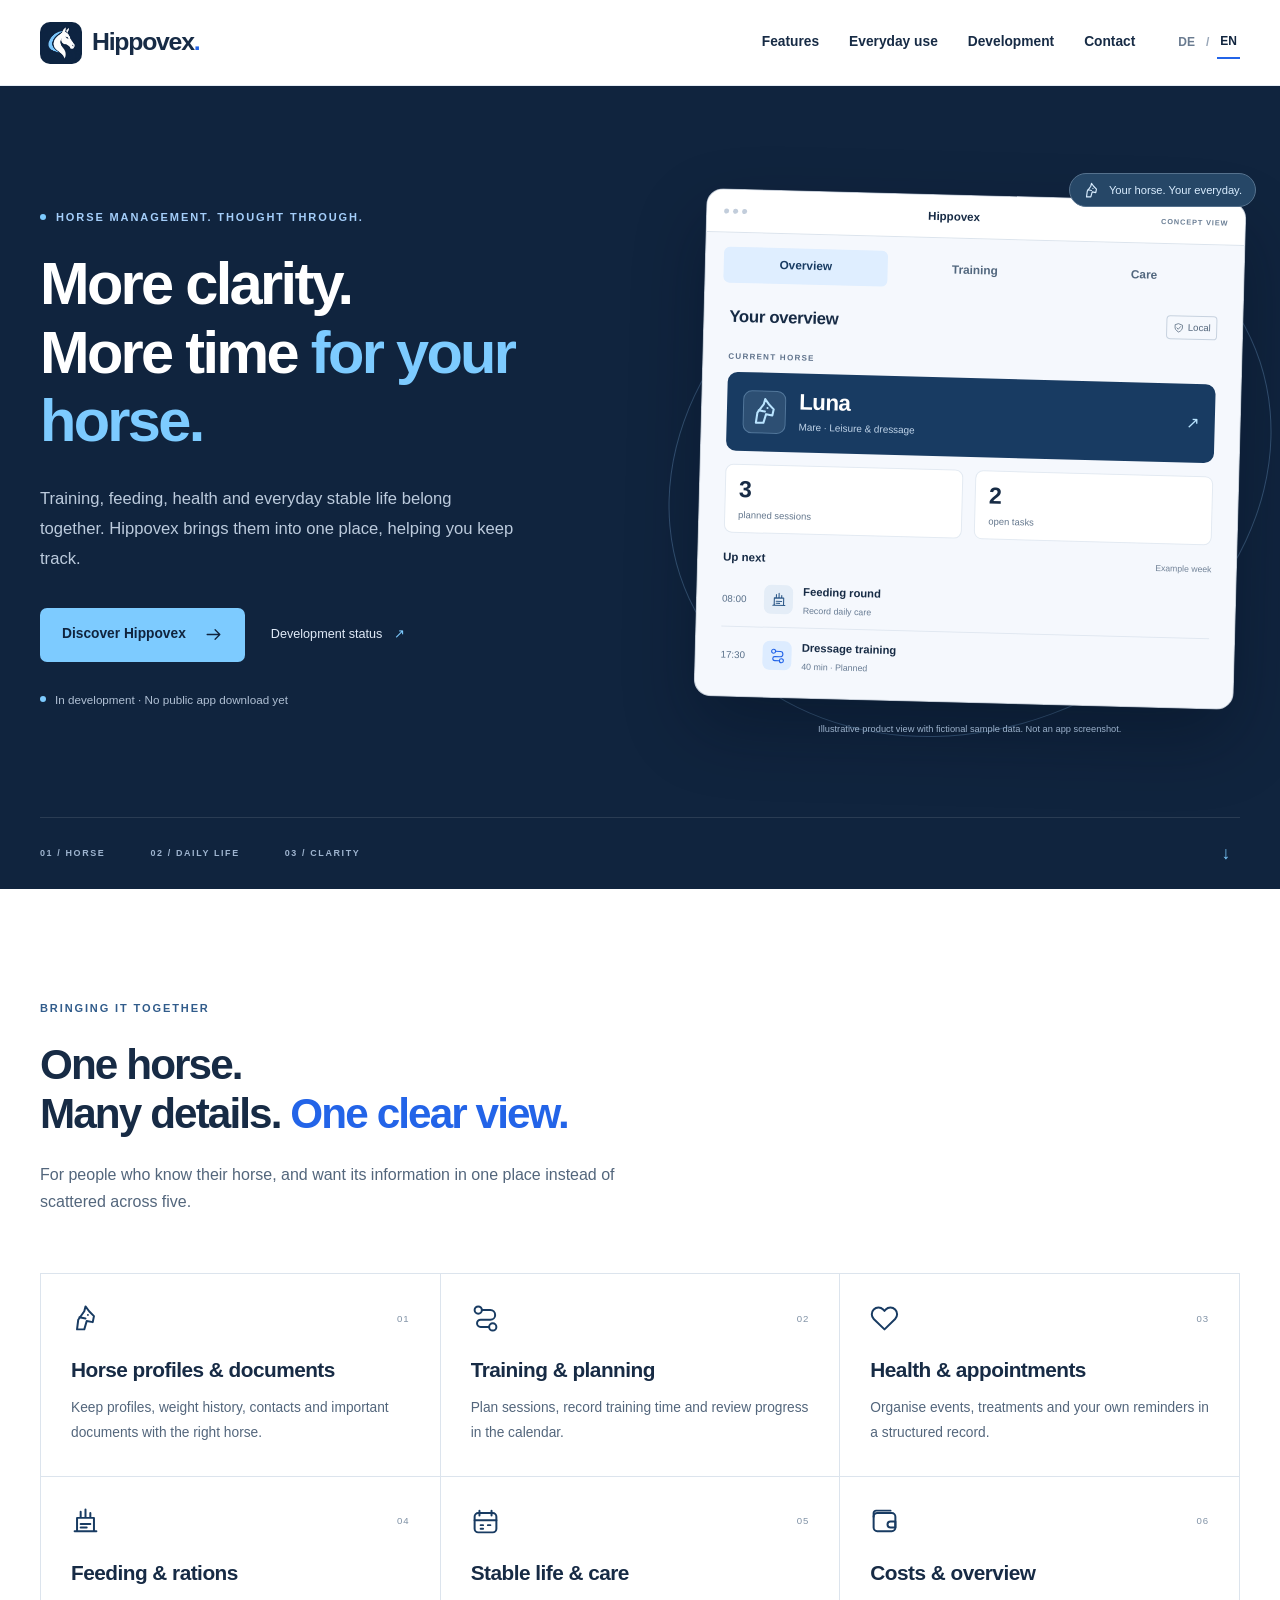
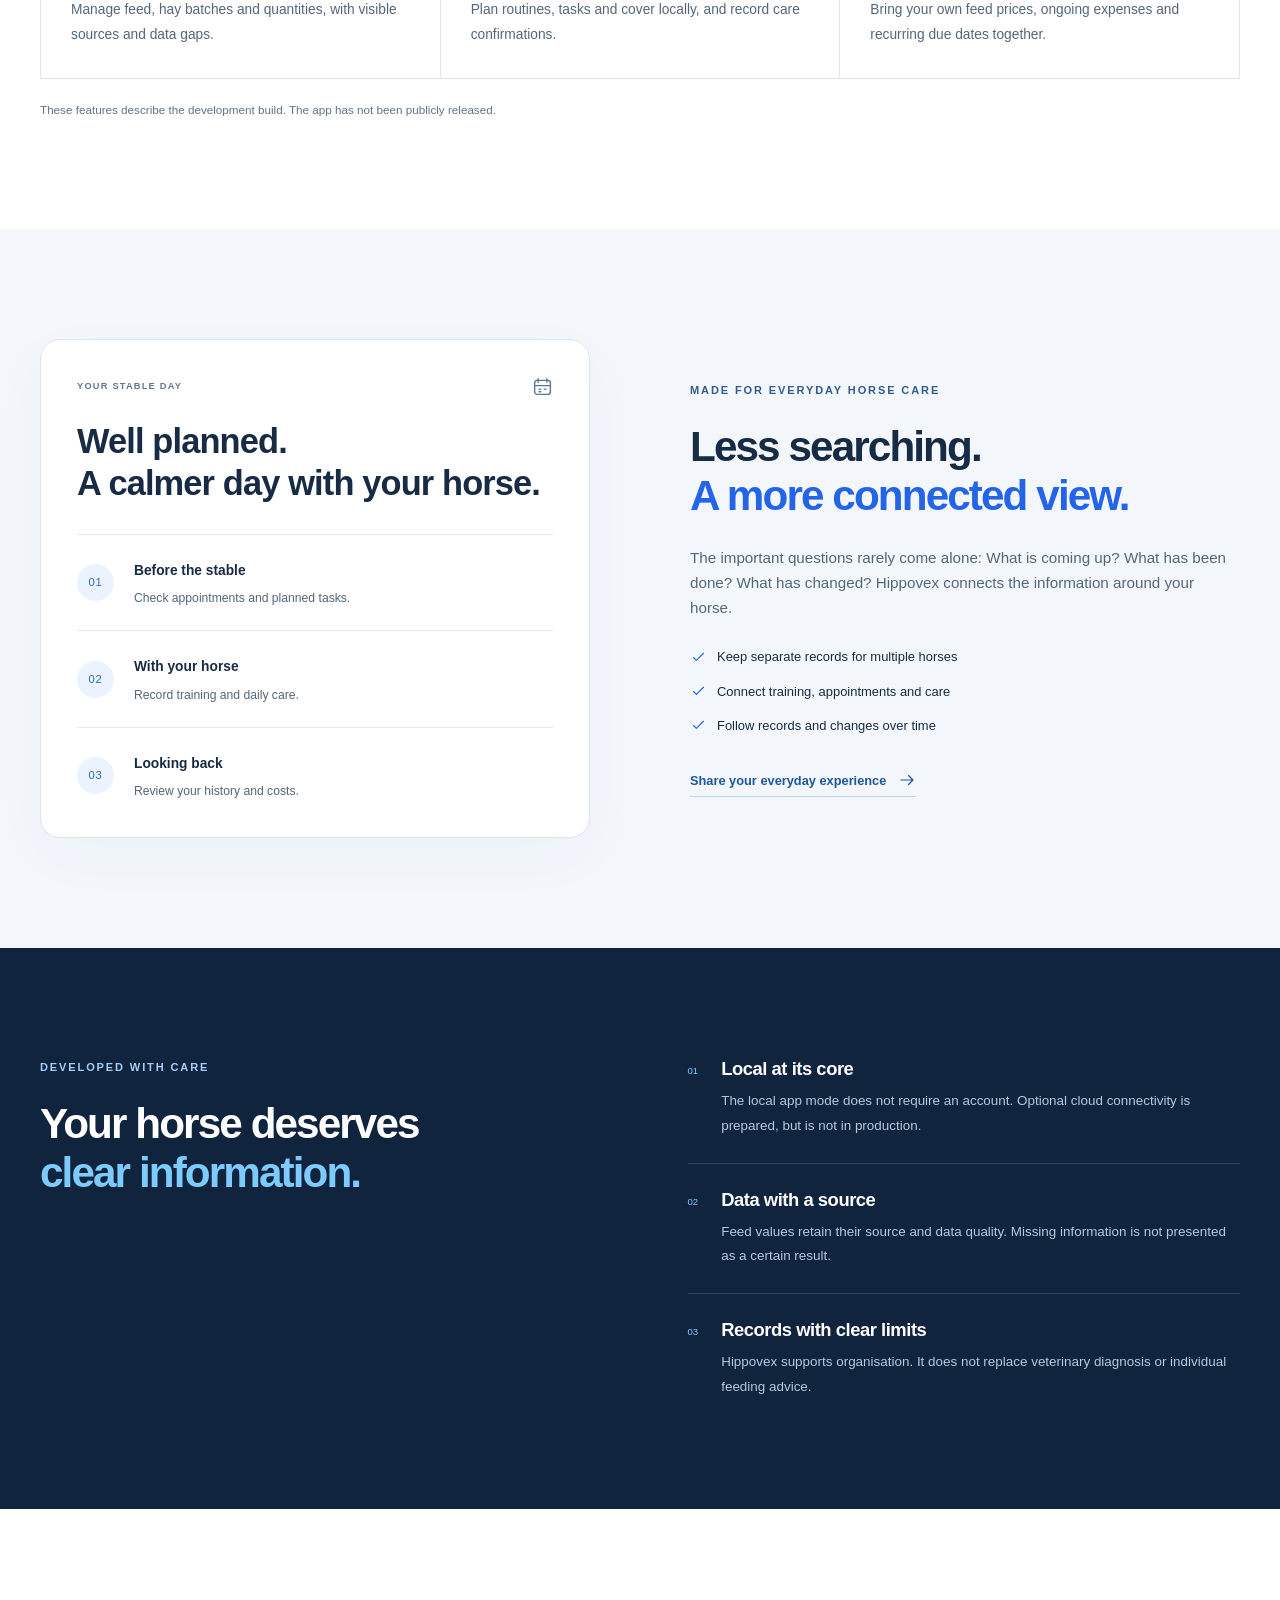
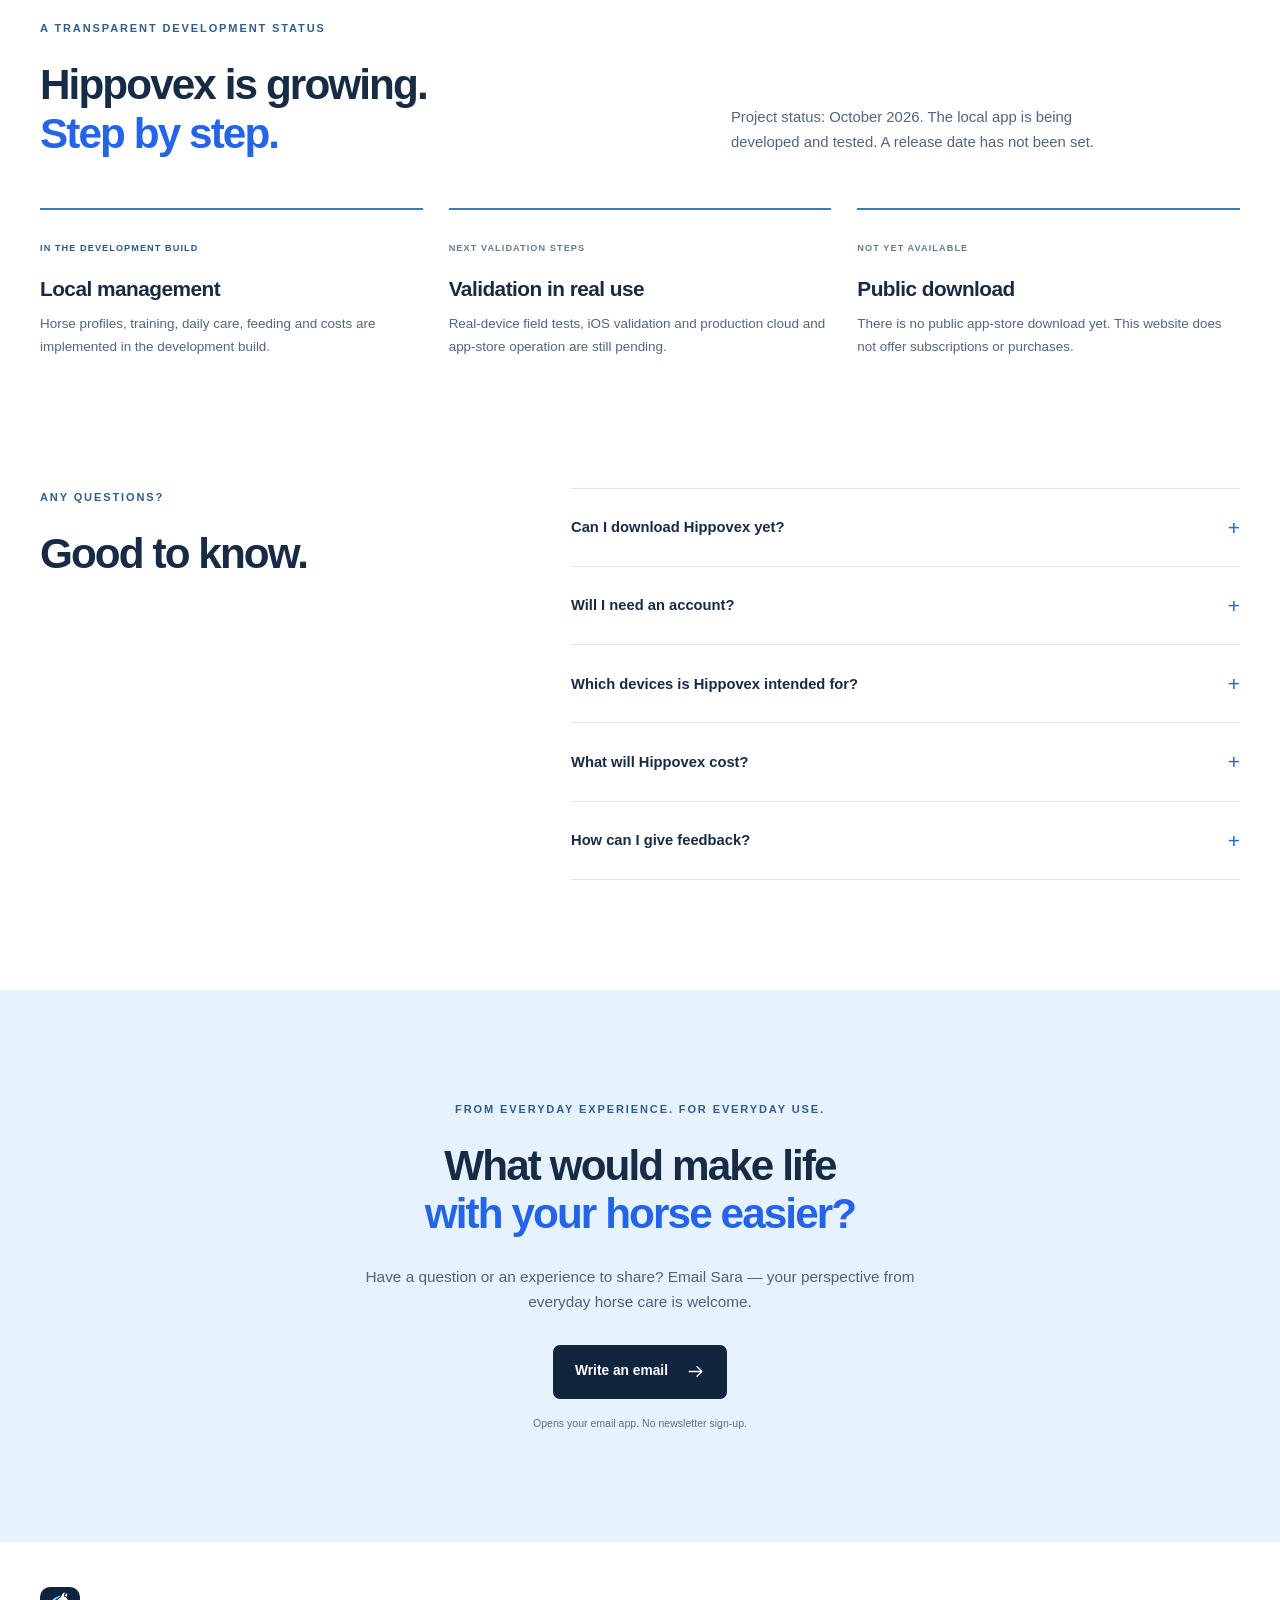
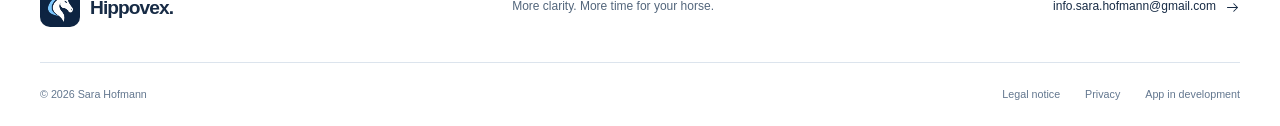
==== en/index.html @ 90bf1692 "Build bilingual Hippovex website and document domain setup" ====
<!doctype html>
<html lang="en"><head><meta charset="utf-8"><meta name="viewport" content="width=device-width, initial-scale=1">
<title>Hippovex | More time for your horse</title><meta name="description" content="Hippovex brings horse profiles, training, daily care and costs together. Explore the horse management app in development and its current status."><meta name="theme-color" content="#10243e">
<meta name="robots" content="index, follow, max-image-preview:large">
<link rel="canonical" href="https://hofmann1304.github.io/hippovex-website/en/"><link rel="alternate" hreflang="de" href="https://hofmann1304.github.io/hippovex-website/"><link rel="alternate" hreflang="en" href="https://hofmann1304.github.io/hippovex-website/en/"><link rel="alternate" hreflang="x-default" href="https://hofmann1304.github.io/hippovex-website/">
<meta property="og:type" content="website"><meta property="og:site_name" content="Hippovex"><meta property="og:title" content="Hippovex | More time for your horse"><meta property="og:description" content="Hippovex brings horse profiles, training, daily care and costs together. Explore the horse management app in development and its current status."><meta property="og:url" content="https://hofmann1304.github.io/hippovex-website/en/"><meta property="og:image" content="https://hofmann1304.github.io/hippovex-website/assets/hippovex-logo.png"><meta property="og:image:alt" content="Hippovex"><meta property="og:locale" content="en_GB"><meta name="twitter:card" content="summary">
<link rel="icon" type="image/png" href="../assets/hippovex-logo.png"><link rel="apple-touch-icon" href="../assets/hippovex-logo.png"><link rel="stylesheet" href="../styles.css"><script src="../site.js" defer></script>
<script type="application/ld+json">{"@context": "https://schema.org", "@type": "WebSite", "name": "Hippovex", "url": "https://hofmann1304.github.io/hippovex-website/en/", "inLanguage": "en", "description": "Hippovex brings horse profiles, training, daily care and costs together. Explore the horse management app in development and its current status.", "publisher": {"@type": "Person", "name": "Sara Hofmann"}}</script></head><body><a class="skip-link" href="#main">Skip to content</a>
<header class="site-header"><div class="wrap header-inner"><a class="brand" href="./" aria-label="Hippovex home"><img src="../assets/hippovex-logo.png" alt="" width="42" height="42"><span>Hippovex<span class="brand-dot">.</span></span></a>
<button class="menu-toggle" type="button" aria-expanded="false" aria-controls="navigation" aria-label="Open menu" data-menu><span></span><span></span></button>
<nav id="navigation" aria-label="Main navigation"><a href="./#funktionen">Features</a><a href="./#alltag">Everyday use</a><a href="./#entwicklung">Development</a><a href="./#kontakt">Contact</a><div class="languages"><a href="../" lang="de" hreflang="de" >DE</a><span>/</span><a href="./" lang="en" hreflang="en" aria-current="page">EN</a></div></nav></div></header><main id="main"><section class="hero"><div class="wrap hero-grid"><div class="hero-copy"><p class="eyebrow light"><span></span>HORSE MANAGEMENT. THOUGHT THROUGH.</p><h1>More clarity.<br>More time <em>for your horse.</em></h1><p class="hero-lead">Training, feeding, health and everyday stable life belong together. Hippovex brings them into one place, helping you keep track.</p><div class="actions"><a class="button button-primary" href="#funktionen">Discover Hippovex <svg viewBox="0 0 24 24" fill="none" stroke="currentColor" stroke-width="1.65" stroke-linecap="round" stroke-linejoin="round" aria-hidden="true"><path d="M4 12h16m-6-6 6 6-6 6"/></svg></a><a class="text-link" href="#entwicklung">Development status <span>↗</span></a></div><p class="release-note"><span class="status-dot"></span>In development · No public app download yet</p></div><div class="product-stage"><div class="stage-orbit" aria-hidden="true"></div><div class="floating-label"><svg viewBox="0 0 24 24" fill="none" stroke="currentColor" stroke-width="1.65" stroke-linecap="round" stroke-linejoin="round" aria-hidden="true"><path d="m5 21 1-8 5-7 1-4 3 4 4 4-1 5-5-1-2 7Z"/><path d="m7 11 5 1m2-3h.01"/></svg> Your horse. Your everyday.</div><div class="product-window"><div class="window-bar"><div class="window-dots"><i></i><i></i><i></i></div><span>Hippovex</span><span class="window-version">CONCEPT VIEW</span></div><div class="app-tabs" role="tablist" aria-label="Product view"><button type="button" role="tab" id="tab-overview" aria-controls="panel-overview" aria-selected="true" tabindex="0" data-tab="overview">Overview</button><button type="button" role="tab" id="tab-training" aria-controls="panel-training" aria-selected="false" tabindex="-1" data-tab="training">Training</button><button type="button" role="tab" id="tab-care" aria-controls="panel-care" aria-selected="false" tabindex="-1" data-tab="care">Care</button></div><div class="product-panel" id="panel-overview" role="tabpanel" tabindex="0" aria-labelledby="tab-overview" ><div class="panel-top"><span>Your overview</span><span class="local-tag"><svg viewBox="0 0 24 24" fill="none" stroke="currentColor" stroke-width="1.65" stroke-linecap="round" stroke-linejoin="round" aria-hidden="true"><path d="m12 3 8 3v6c0 5-8 9-8 9s-8-4-8-9V6Z"/><path d="m8 12 3 3 5-6"/></svg> Local</span></div>
<p class="mini-label">CURRENT HORSE</p><div class="horse-summary"><div class="horse-avatar"><svg viewBox="0 0 24 24" fill="none" stroke="currentColor" stroke-width="1.65" stroke-linecap="round" stroke-linejoin="round" aria-hidden="true"><path d="m5 21 1-8 5-7 1-4 3 4 4 4-1 5-5-1-2 7Z"/><path d="m7 11 5 1m2-3h.01"/></svg></div><div><h3>Luna</h3><p>Mare · Leisure & dressage</p></div><span class="small-arrow">↗</span></div>
<div class="mini-stats"><div><strong>3</strong><span>planned sessions</span></div><div><strong>2</strong><span>open tasks</span></div></div>
<div class="panel-label">Up next<span>Example week</span></div><div class="timeline-row"><span class="time">08:00</span><span class="timeline-icon"><svg viewBox="0 0 24 24" fill="none" stroke="currentColor" stroke-width="1.65" stroke-linecap="round" stroke-linejoin="round" aria-hidden="true"><path d="M3 20h18M5 20V9h14v11M8 9V4m4 5V2m4 7V5M8 14h8m-8 3h5"/></svg></span><div><strong>Feeding round</strong><small>Record daily care</small></div></div><div class="timeline-row"><span class="time">17:30</span><span class="timeline-icon blue"><svg viewBox="0 0 24 24" fill="none" stroke="currentColor" stroke-width="1.65" stroke-linecap="round" stroke-linejoin="round" aria-hidden="true"><circle cx="6" cy="5" r="3"/><circle cx="18" cy="19" r="3"/><path d="M9 5h7a4 4 0 0 1 0 8H8a3 3 0 0 0 0 6h7"/></svg></span><div><strong>Dressage training</strong><small>40 min · Planned</small></div></div></div><div class="product-panel" id="panel-training" role="tabpanel" tabindex="0" aria-labelledby="tab-training" hidden><div class="panel-top"><span>Training & progress</span><svg viewBox="0 0 24 24" fill="none" stroke="currentColor" stroke-width="1.65" stroke-linecap="round" stroke-linejoin="round" aria-hidden="true"><circle cx="6" cy="5" r="3"/><circle cx="18" cy="19" r="3"/><path d="M9 5h7a4 4 0 0 1 0 8H8a3 3 0 0 0 0 6h7"/></svg></div><p class="mini-label">LUNA · EXAMPLE WEEK</p><h3 class="panel-title">Progress, one step at a time.</h3><div class="chart" role="img" aria-label="Illustrative training minutes: 20, 40, 0, 30, 0, 45, 15"><div><i style="--bar:40%"></i><span>M</span></div><div><i style="--bar:80%"></i><span>T</span></div><div><i style="--bar:3%"></i><span>W</span></div><div><i style="--bar:60%"></i><span>T</span></div><div><i style="--bar:3%"></i><span>F</span></div><div><i style="--bar:90%"></i><span>S</span></div><div><i style="--bar:30%"></i><span>S</span></div></div><div class="mini-stats"><div><strong>150 <small>min</small></strong><span>in this example week</span></div><div><strong>5</strong><span>recorded sessions</span></div></div><p class="panel-note">Plan sessions, record completed work and review your history.</p></div><div class="product-panel" id="panel-care" role="tabpanel" tabindex="0" aria-labelledby="tab-care" hidden><div class="panel-top"><span>Care & routines</span><svg viewBox="0 0 24 24" fill="none" stroke="currentColor" stroke-width="1.65" stroke-linecap="round" stroke-linejoin="round" aria-hidden="true"><rect x="3" y="5" width="18" height="16" rx="3"/><path d="M7 3v4m10-4v4M3 11h18m-13 4h2m4 0h2m-8 3h2"/></svg></div><p class="mini-label">LUNA · EXAMPLE DAY</p><h3 class="panel-title">Every task in view.</h3><div class="care-task"><span class="task-check"><svg viewBox="0 0 24 24" fill="none" stroke="currentColor" stroke-width="1.65" stroke-linecap="round" stroke-linejoin="round" aria-hidden="true"><path d="m5 12 4 4L19 6"/></svg></span><div><strong>Morning feed</strong><small>Confirmed · 08:12 · Alex (example)</small></div></div><div class="care-task"><span class="task-empty"></span><div><strong>Check water</strong><small>Still open · 12:00</small></div></div><div class="care-task"><span class="task-empty"></span><div><strong>Evening feed</strong><small>Planned · 18:00</small></div></div><p class="panel-note">Local planning with a recorded history. Shared online operation is not released yet.</p></div></div><p class="stage-caption">Illustrative product view with fictional sample data. Not an app screenshot.</p></div></div><div class="wrap hero-bottom"><span>01 / HORSE</span><span>02 / DAILY LIFE</span><span>03 / CLARITY</span><a href="#funktionen" aria-label="Explore features">↓</a></div></section>
<section class="intro section" id="funktionen"><div class="wrap"><div class="section-heading"><p class="eyebrow">BRINGING IT TOGETHER</p><h2>One horse.<br>Many details. <em>One clear view.</em></h2><p>For people who know their horse, and want its information in one place instead of scattered across five.</p></div><div class="feature-grid"><article class="feature"><div class="feature-top"><svg viewBox="0 0 24 24" fill="none" stroke="currentColor" stroke-width="1.65" stroke-linecap="round" stroke-linejoin="round" aria-hidden="true"><path d="m5 21 1-8 5-7 1-4 3 4 4 4-1 5-5-1-2 7Z"/><path d="m7 11 5 1m2-3h.01"/></svg><span>01</span></div><h3>Horse profiles & documents</h3><p>Keep profiles, weight history, contacts and important documents with the right horse.</p></article><article class="feature"><div class="feature-top"><svg viewBox="0 0 24 24" fill="none" stroke="currentColor" stroke-width="1.65" stroke-linecap="round" stroke-linejoin="round" aria-hidden="true"><circle cx="6" cy="5" r="3"/><circle cx="18" cy="19" r="3"/><path d="M9 5h7a4 4 0 0 1 0 8H8a3 3 0 0 0 0 6h7"/></svg><span>02</span></div><h3>Training & planning</h3><p>Plan sessions, record training time and review progress in the calendar.</p></article><article class="feature"><div class="feature-top"><svg viewBox="0 0 24 24" fill="none" stroke="currentColor" stroke-width="1.65" stroke-linecap="round" stroke-linejoin="round" aria-hidden="true"><path d="M20.8 4.6a5.5 5.5 0 0 0-7.8 0L12 5.7l-1.1-1.1a5.5 5.5 0 0 0-7.8 7.8L12 21l8.8-8.6a5.5 5.5 0 0 0 0-7.8Z"/></svg><span>03</span></div><h3>Health & appointments</h3><p>Organise events, treatments and your own reminders in a structured record.</p></article><article class="feature"><div class="feature-top"><svg viewBox="0 0 24 24" fill="none" stroke="currentColor" stroke-width="1.65" stroke-linecap="round" stroke-linejoin="round" aria-hidden="true"><path d="M3 20h18M5 20V9h14v11M8 9V4m4 5V2m4 7V5M8 14h8m-8 3h5"/></svg><span>04</span></div><h3>Feeding & rations</h3><p>Manage feed, hay batches and quantities, with visible sources and data gaps.</p></article><article class="feature"><div class="feature-top"><svg viewBox="0 0 24 24" fill="none" stroke="currentColor" stroke-width="1.65" stroke-linecap="round" stroke-linejoin="round" aria-hidden="true"><rect x="3" y="5" width="18" height="16" rx="3"/><path d="M7 3v4m10-4v4M3 11h18m-13 4h2m4 0h2m-8 3h2"/></svg><span>05</span></div><h3>Stable life & care</h3><p>Plan routines, tasks and cover locally, and record care confirmations.</p></article><article class="feature"><div class="feature-top"><svg viewBox="0 0 24 24" fill="none" stroke="currentColor" stroke-width="1.65" stroke-linecap="round" stroke-linejoin="round" aria-hidden="true"><rect x="3" y="5" width="18" height="15" rx="3"/><path d="M3 8V5a2 2 0 0 1 2-2h12m0 9h4v5h-4a2.5 2.5 0 0 1 0-5Z"/></svg><span>06</span></div><h3>Costs & overview</h3><p>Bring your own feed prices, ongoing expenses and recurring due dates together.</p></article></div><p class="section-footnote">These features describe the development build. The app has not been publicly released.</p></div></section>
<section class="daily section" id="alltag"><div class="wrap daily-grid"><div class="daily-visual"><div class="daily-top"><span>YOUR STABLE DAY</span><svg viewBox="0 0 24 24" fill="none" stroke="currentColor" stroke-width="1.65" stroke-linecap="round" stroke-linejoin="round" aria-hidden="true"><rect x="3" y="5" width="18" height="16" rx="3"/><path d="M7 3v4m10-4v4M3 11h18m-13 4h2m4 0h2m-8 3h2"/></svg></div><h3>Well planned.<br>A calmer day with your horse.</h3><div class="day-item"><span>01</span><div><strong>Before the stable</strong><p>Check appointments and planned tasks.</p></div></div><div class="day-item"><span>02</span><div><strong>With your horse</strong><p>Record training and daily care.</p></div></div><div class="day-item"><span>03</span><div><strong>Looking back</strong><p>Review your history and costs.</p></div></div></div><div class="daily-copy"><p class="eyebrow">MADE FOR EVERYDAY HORSE CARE</p><h2>Less searching.<br><em>A more connected view.</em></h2><p>The important questions rarely come alone: What is coming up? What has been done? What has changed? Hippovex connects the information around your horse.</p><ul class="check-list"><li><svg viewBox="0 0 24 24" fill="none" stroke="currentColor" stroke-width="1.65" stroke-linecap="round" stroke-linejoin="round" aria-hidden="true"><path d="m5 12 4 4L19 6"/></svg>Keep separate records for multiple horses</li><li><svg viewBox="0 0 24 24" fill="none" stroke="currentColor" stroke-width="1.65" stroke-linecap="round" stroke-linejoin="round" aria-hidden="true"><path d="m5 12 4 4L19 6"/></svg>Connect training, appointments and care</li><li><svg viewBox="0 0 24 24" fill="none" stroke="currentColor" stroke-width="1.65" stroke-linecap="round" stroke-linejoin="round" aria-hidden="true"><path d="m5 12 4 4L19 6"/></svg>Follow records and changes over time</li></ul><a class="inline-link" href="#kontakt">Share your everyday experience <svg viewBox="0 0 24 24" fill="none" stroke="currentColor" stroke-width="1.65" stroke-linecap="round" stroke-linejoin="round" aria-hidden="true"><path d="M4 12h16m-6-6 6 6-6 6"/></svg></a></div></div></section>
<section class="principles section"><div class="wrap principles-grid"><div><p class="eyebrow light">DEVELOPED WITH CARE</p><h2>Your horse deserves<br><em>clear information.</em></h2></div><div class="principle-list"><article><span>01</span><div><h3>Local at its core</h3><p>The local app mode does not require an account. Optional cloud connectivity is prepared, but is not in production.</p></div></article><article><span>02</span><div><h3>Data with a source</h3><p>Feed values retain their source and data quality. Missing information is not presented as a certain result.</p></div></article><article><span>03</span><div><h3>Records with clear limits</h3><p>Hippovex supports organisation. It does not replace veterinary diagnosis or individual feeding advice.</p></div></article></div></div></section>
<section class="section development" id="entwicklung"><div class="wrap"><div class="development-heading"><div><p class="eyebrow">A TRANSPARENT DEVELOPMENT STATUS</p><h2>Hippovex is growing.<br><em>Step by step.</em></h2></div><p>Project status: October 2026. The local app is being developed and tested. A release date has not been set.</p></div><div class="status-grid"><article><span class="status-label">IN THE DEVELOPMENT BUILD</span><h3>Local management</h3><p>Horse profiles, training, daily care, feeding and costs are implemented in the development build.</p></article><article><span class="status-label muted">NEXT VALIDATION STEPS</span><h3>Validation in real use</h3><p>Real-device field tests, iOS validation and production cloud and app-store operation are still pending.</p></article><article><span class="status-label muted">NOT YET AVAILABLE</span><h3>Public download</h3><p>There is no public app-store download yet. This website does not offer subscriptions or purchases.</p></article></div></div></section>
<section class="faq section"><div class="wrap faq-grid"><div><p class="eyebrow">ANY QUESTIONS?</p><h2>Good to know.</h2></div><div class="faq-list"><details><summary>Can I download Hippovex yet?<span aria-hidden="true">+</span></summary><p>Not yet. The app is in development. A public download and a confirmed release date are not available yet.</p></details><details><summary>Will I need an account?<span aria-hidden="true">+</span></summary><p>The local app mode is implemented without an account. Optional cloud features are not released for production yet.</p></details><details><summary>Which devices is Hippovex intended for?<span aria-hidden="true">+</span></summary><p>Android and iOS are intended platforms. An Android development build exists; real-device testing and iOS validation remain pending.</p></details><details><summary>What will Hippovex cost?<span aria-hidden="true">+</span></summary><p>Pricing and the final feature scope have not been set. This website does not offer paid registration.</p></details><details><summary>How can I give feedback?<span aria-hidden="true">+</span></summary><p>Use the email link in the contact section. It opens your own email app; you decide when to send your message.</p></details></div></div></section><section class="contact section" id="kontakt"><div class="wrap contact-inner"><p class="eyebrow">FROM EVERYDAY EXPERIENCE. FOR EVERYDAY USE.</p><h2>What would make life<br><em>with your horse easier?</em></h2><p>Have a question or an experience to share? Email Sara — your perspective from everyday horse care is welcome.</p><a class="button button-dark" href="mailto:info.sara.hofmann@gmail.com?subject=Hippovex%20%E2%80%93%20Feedback">Write an email <svg viewBox="0 0 24 24" fill="none" stroke="currentColor" stroke-width="1.65" stroke-linecap="round" stroke-linejoin="round" aria-hidden="true"><path d="M4 12h16m-6-6 6 6-6 6"/></svg></a><small>Opens your email app. No newsletter sign-up.</small></div></section></main><footer><div class="wrap footer-top"><a class="brand" href="./"><img src="../assets/hippovex-logo.png" width="40" height="40" alt=""><span>Hippovex.</span></a><p>More clarity. More time for your horse.</p><a href="mailto:info.sara.hofmann@gmail.com">info.sara.hofmann@gmail.com <svg viewBox="0 0 24 24" fill="none" stroke="currentColor" stroke-width="1.65" stroke-linecap="round" stroke-linejoin="round" aria-hidden="true"><path d="M4 12h16m-6-6 6 6-6 6"/></svg></a></div><div class="wrap footer-bottom"><span>© 2026 Sara Hofmann</span><div><a href="./impressum.html">Legal notice</a><a href="./datenschutz.html">Privacy</a><a href="./#entwicklung">App in development</a></div></div></footer></body></html>
---- styles.css ----
:root{--navy:#10243e;--deep:#183b62;--blue:#2364e8;--ice:#7dcbff;--ink:#172b45;--muted:#53667c;--pale:#f3f7fc;--line:#dce4ed;--white:#fff;--radius:20px}*{box-sizing:border-box}html{scroll-behavior:smooth;scroll-padding-top:95px}body{margin:0;font-family:"Segoe UI",Arial,sans-serif;color:var(--ink);background:var(--white);line-height:1.65;-webkit-font-smoothing:antialiased}a{color:inherit;text-decoration:none}button{font:inherit}button,a,summary{-webkit-tap-highlight-color:transparent}button{cursor:pointer}svg{width:24px;height:24px;flex-shrink:0}img{max-width:100%;display:block}h1,h2,h3,p{margin:0}h1,h2,h3{line-height:1.15;letter-spacing:-.045em}h1{font-size:clamp(2.7rem,4.65vw,4.8rem);font-weight:650}h2{font-size:clamp(2rem,3.3vw,3.35rem);font-weight:620}h3{font-size:1.3rem;font-weight:650;letter-spacing:-.025em}em{font-style:normal;color:var(--blue)}.wrap{width:min(1200px,calc(100% - 80px));margin:auto}.section{padding:110px 0}.eyebrow{font-size:.69rem;font-weight:750;letter-spacing:.17em;color:#315c8b;margin-bottom:24px;display:flex;gap:10px;align-items:center}.eyebrow.light{color:#a4cefa}.eyebrow span{width:6px;height:6px;border-radius:50%;background:var(--ice)}.skip-link{position:fixed;top:-100px;left:16px;background:white;color:var(--navy);padding:12px 20px;z-index:30}.skip-link:focus{top:8px}:focus-visible{outline:3px solid #1f6be5;outline-offset:5px}.hero :focus-visible,.principles :focus-visible{outline-color:var(--ice)}.site-header{height:86px;background:#fff;position:sticky;top:0;z-index:20;border-bottom:1px solid #e6edf5}.header-inner{display:flex;align-items:center;justify-content:space-between;height:100%;gap:20px}.brand{display:flex;align-items:center;gap:10px;font-size:1.55rem;font-weight:750;letter-spacing:-.05em;line-height:1}.brand img{border-radius:10px;object-fit:cover}.brand-dot{color:var(--blue)}nav{display:flex;gap:30px;align-items:center;font-size:.86rem;font-weight:600}nav>a{padding:8px 0}nav>a:hover{color:var(--blue)}.languages{display:flex;gap:8px;align-items:center;margin-left:10px;font-size:.75rem}.languages span{color:#98a6b8}.languages a{padding:6px 3px;color:#6a7b90}.languages a[aria-current]{color:var(--navy);border-bottom:2px solid var(--blue)}.menu-toggle{display:none}.hero{background:var(--navy);color:white;position:relative;overflow:hidden}.hero-grid{display:grid;grid-template-columns:1.1fr 1fr;gap:65px;align-items:center;padding-top:94px;padding-bottom:80px}.hero h1 em{color:var(--ice);display:inline}.hero-lead{max-width:480px;margin-top:28px;font-size:1.04rem;color:#bccbdd;line-height:1.8}.actions{display:flex;gap:26px;flex-wrap:wrap;align-items:center;margin-top:34px}.button{display:inline-flex;align-items:center;justify-content:center;gap:18px;padding:15px 22px;border-radius:7px;font-size:.86rem;font-weight:700;min-height:54px;transition:background .2s,transform .2s}.button:hover{transform:translateY(-2px)}.button svg{width:19px;height:19px}.button-primary{background:var(--ice);color:var(--navy)}.button-primary:hover{background:#ade0ff}.text-link{font-size:.79rem;color:#e0eaf7}.text-link span{margin-left:8px;color:var(--ice)}.text-link:hover{text-decoration:underline}.release-note{display:flex;align-items:center;gap:9px;color:#b0c0d4;font-size:.73rem;margin-top:28px}.status-dot{width:6px;height:6px;background:#7dcbff;border-radius:50%;flex-shrink:0}.product-stage{position:relative;padding-top:15px}.stage-orbit{position:absolute;inset:30px -40px 10px;border:1px solid #345273;border-radius:50%;transform:rotate(-25deg);pointer-events:none}.floating-label{display:flex;gap:9px;align-items:center;position:absolute;right:-16px;top:-7px;background:#264767;color:#d9edff;font-size:.7rem;border:1px solid #55718d;border-radius:30px;padding:7px 13px;z-index:2}.floating-label svg{width:17px;height:17px}.product-window{position:relative;background:#f5f8fd;color:var(--ink);border-radius:17px;box-shadow:0 30px 70px #020c1c55;border:1px solid #5f718455;overflow:hidden;transform:rotate(1.5deg)}.window-bar{height:43px;display:flex;align-items:center;justify-content:space-between;background:#fff;padding:0 17px;border-bottom:1px solid var(--line);font-size:.72rem;font-weight:700}.window-dots{display:flex;gap:4px}.window-dots i{height:5px;width:5px;border-radius:50%;background:#c2cddb}.window-version{font-size:.46rem;letter-spacing:.12em;color:#697d94}.app-tabs{display:flex;gap:5px;padding:14px 18px 0}.app-tabs button{flex:1;border:0;border-radius:6px;background:transparent;color:#52677e;padding:8px 4px;font-size:.74rem;font-weight:600}.app-tabs button[aria-selected=true]{background:#dfeeff;color:#183b62}.app-tabs button:hover{background:#e5edf7}.product-panel{padding:20px 25px 14px;min-height:393px}.product-panel[hidden]{display:none}.panel-top{display:flex;align-items:center;justify-content:space-between;font-size:1.05rem;font-weight:700;letter-spacing:-.02em;margin-bottom:20px}.panel-top>svg{color:#315c8b}.local-tag{display:flex;align-items:center;gap:4px;border:1px solid #c7d2df;border-radius:4px;font-size:.6rem;padding:3px 6px;font-weight:500;letter-spacing:0;color:#53667c}.local-tag svg{width:11px;height:11px}.mini-label{font-size:.5rem;color:#5f728b;font-weight:750;letter-spacing:.16em;margin-bottom:9px}.horse-summary{display:flex;gap:13px;align-items:center;background:var(--deep);color:white;padding:16px;border-radius:10px}.horse-avatar{display:grid;place-items:center;background:#dcefff1c;width:43px;height:43px;border:1px solid #a7d0f34d;border-radius:9px}.horse-avatar svg{width:30px;height:30px;color:#b9e4ff}.horse-summary h3{font-size:1.4rem}.horse-summary p{color:#c0d4e9;font-size:.62rem;margin-top:4px}.small-arrow{margin-left:auto;color:#b9e4ff}.mini-stats{display:grid;grid-template-columns:1fr 1fr;gap:12px;margin:13px 0 15px}.mini-stats>div{padding:10px 13px;background:white;border:1px solid #e3eaf2;border-radius:8px;display:flex;flex-direction:column}.mini-stats strong{font-size:1.45rem;font-weight:650;line-height:1.25;letter-spacing:-.05em}.mini-stats strong small{font-size:.7rem;font-weight:500}.mini-stats span{font-size:.59rem;color:#64778d;margin-top:3px}.panel-label{display:flex;justify-content:space-between;font-size:.72rem;font-weight:650;margin-bottom:4px}.panel-label span{font-size:.54rem;color:#718297;font-weight:500;align-self:center}.timeline-row{display:flex;align-items:center;gap:10px;padding:10px 0;border-bottom:1px solid #e1e8f1}.timeline-row:last-child{border:0}.time{font-size:.61rem;color:#5a718a;width:32px}.timeline-icon{width:29px;height:29px;border-radius:7px;background:#e4edf7;display:grid;place-items:center;color:#315c8b}.timeline-icon svg{width:16px;height:16px}.timeline-icon.blue{background:#ddecff;color:var(--blue)}.timeline-row strong{display:block;font-size:.7rem;font-weight:650}.timeline-row small{display:block;font-size:.55rem;color:#677b93;margin-top:2px}.stage-caption{position:relative;font-size:.58rem;color:#9cb2cc;text-align:center;line-height:1.5;margin:20px auto 0;max-width:320px}.panel-title{font-size:1.35rem;max-width:290px;margin:12px 0 15px}.chart{height:112px;display:flex;align-items:end;gap:13px;padding:8px 10px 0;border-bottom:1px solid #cfdbe8;margin:8px 0 14px}.chart>div{flex:1;height:100%;display:flex;flex-direction:column;align-items:center;justify-content:end}.chart i{display:block;width:100%;height:var(--bar);min-height:3px;max-width:25px;background:#4384d7;border-radius:3px 3px 0 0}.chart span{font-size:.55rem;color:#53667c;margin:5px 0}.panel-note{font-size:.67rem;line-height:1.65;color:#5a6e85}.care-task{display:flex;gap:11px;align-items:center;padding:14px 0;border-bottom:1px solid #dde5ef}.care-task strong{font-size:.76rem;display:block}.care-task small{font-size:.58rem;display:block;color:#64768c}.task-check,.task-empty{border:1px solid #a2b5ca;border-radius:5px;width:21px;height:21px;display:grid;place-items:center;flex-shrink:0}.task-check{background:#dceef9;border-color:#8eb6d0;color:#205d7d}.task-check svg{width:15px;height:15px}.care-task+.panel-note{margin-top:16px}.hero-bottom{border-top:1px solid #ffffff1c;display:flex;align-items:center;gap:45px;padding:21px 0;color:#9eb4cf;font-size:.56rem;letter-spacing:.18em;font-weight:650}.hero-bottom a{margin-left:auto;font-size:1.1rem;color:var(--ice);padding:0 8px}.section-heading{max-width:720px}.section-heading>p:last-child{font-size:1rem;color:var(--muted);max-width:600px;margin-top:24px}.feature-grid{display:grid;grid-template-columns:repeat(3,1fr);margin-top:58px;border-top:1px solid var(--line);border-left:1px solid var(--line)}.feature{padding:30px;border-right:1px solid var(--line);border-bottom:1px solid var(--line)}.feature-top{display:flex;justify-content:space-between;align-items:center;color:var(--deep);margin-bottom:25px}.feature-top svg{width:29px;height:29px}.feature-top span{color:#8092a6;font-size:.6rem;letter-spacing:.1em}.feature p{color:var(--muted);font-size:.86rem;margin-top:14px;line-height:1.8}.section-footnote{font-size:.73rem;color:#60738b;margin-top:21px}.daily{background:var(--pale)}.daily-grid{display:grid;grid-template-columns:1fr 1fr;gap:100px;align-items:center}.daily-visual{background:#fff;border:1px solid var(--line);border-radius:var(--radius);padding:36px;box-shadow:0 18px 60px #15355808}.daily-top{display:flex;align-items:center;justify-content:space-between;color:#607792;font-size:.58rem;letter-spacing:.13em;font-weight:700;margin-bottom:24px}.daily-top svg{width:21px;height:21px}.daily-visual h3{font-size:2.15rem;line-height:1.2;margin-bottom:30px;font-weight:600}.day-item{display:flex;gap:20px;align-items:center;border-top:1px solid #e5ebf3;padding:22px 0}.day-item:last-child{padding-bottom:0}.day-item>span{font-size:.7rem;letter-spacing:.08em;border-radius:50%;background:#eaf3ff;color:#336baf;width:37px;height:37px;display:grid;place-items:center;flex-shrink:0}.day-item strong{font-size:.86rem}.day-item p{font-size:.76rem;color:var(--muted);margin-top:5px}.daily-copy>p:not(.eyebrow){color:var(--muted);font-size:.95rem;margin-top:25px}.check-list{list-style:none;padding:0;margin:26px 0 30px}.check-list li{display:flex;align-items:center;gap:10px;margin:13px 0;font-size:.81rem}.check-list svg{width:17px;height:17px;color:var(--blue)}.inline-link{display:inline-flex;align-items:center;gap:12px;font-size:.8rem;font-weight:650;color:#1e579c;border-bottom:1px solid #bfd6ee;padding-bottom:5px}.inline-link svg{width:18px;height:18px}.principles{background:var(--navy);color:white}.principles-grid{display:grid;grid-template-columns:1fr 1fr;gap:95px}.principles h2 em{color:var(--ice)}.principle-list article{display:flex;gap:23px;padding:25px 0;border-top:1px solid #ffffff25}.principle-list article:first-child{padding-top:0;border-top:0}.principle-list article:last-child{padding-bottom:0}.principle-list article>span{font-size:.6rem;color:var(--ice);padding-top:5px}.principle-list h3{font-size:1.15rem}.principle-list p{font-size:.84rem;color:#b7c8dd;margin-top:10px;line-height:1.8}.development-heading{display:grid;grid-template-columns:1.2fr 1fr;gap:80px;align-items:end}.development-heading>p{color:var(--muted);font-size:.93rem;max-width:380px;padding-bottom:4px}.status-grid{display:grid;grid-template-columns:repeat(3,1fr);gap:26px;margin-top:50px}.status-grid article{border-top:2px solid #4378b3;padding-top:23px}.status-label{font-size:.57rem;font-weight:750;letter-spacing:.12em;color:#28598c}.status-label.muted{color:#677c92}.status-grid h3{margin:17px 0 13px}.status-grid p{color:var(--muted);font-size:.84rem}.faq{padding-top:20px}.faq-grid{display:grid;grid-template-columns:1fr 1.5fr;gap:85px}.faq-list{border-top:1px solid var(--line)}details{border-bottom:1px solid var(--line)}summary{display:flex;justify-content:space-between;gap:25px;align-items:center;cursor:pointer;list-style:none;padding:23px 0;font-weight:600;font-size:.92rem;line-height:1.5}summary::-webkit-details-marker{display:none}summary span{color:var(--blue);font-size:1.3rem;font-weight:400;flex-shrink:0}details[open] summary span{transform:rotate(45deg)}details p{color:var(--muted);font-size:.85rem;line-height:1.8;padding-bottom:24px;max-width:550px}.contact{background:#e7f2ff;text-align:center}.contact-inner{max-width:780px}.contact .eyebrow{justify-content:center}.contact p:not(.eyebrow){color:#4c637e;font-size:.96rem;max-width:560px;margin:25px auto 30px}.button-dark{background:var(--navy);color:white}.button-dark:hover{background:#23517c}.contact small{display:block;color:#59728d;font-size:.66rem;margin-top:16px}footer{padding:45px 0 22px;background:white}.footer-top{display:flex;gap:35px;align-items:center;justify-content:space-between;padding-bottom:35px;border-bottom:1px solid var(--line)}.footer-top .brand{font-size:1.2rem}.footer-top p{font-size:.75rem;color:var(--muted)}.footer-top>a:last-child{display:flex;gap:9px;align-items:center;font-size:.75rem}.footer-top>a:last-child svg{width:15px;height:15px}.footer-bottom{display:flex;justify-content:space-between;align-items:center;gap:24px;padding-top:23px;font-size:.67rem;color:#63778f}.footer-bottom>div{display:flex;gap:25px}.footer-bottom a:hover{text-decoration:underline}.legal{max-width:810px;padding-top:70px;padding-bottom:90px;overflow-wrap:anywhere}.legal h1{font-size:3.5rem}.legal h2{font-size:1.4rem;letter-spacing:-.02em;margin:35px 0 17px;line-height:1.4}.legal p,.legal address{font-size:.95rem;color:var(--muted);margin-top:14px;line-height:1.85}.legal address{font-style:normal}.legal a{color:#215b9f;text-decoration:underline;text-underline-offset:3px}.legal .updated{font-size:.75rem;margin-top:17px}.legal+.site-footer{border-top:1px solid var(--line)}
@media(min-width:1500px){.hero-grid{padding-top:120px;padding-bottom:105px}}
@media(max-width:1100px){.wrap{width:calc(100% - 56px)}.hero-grid{gap:35px}.hero h1{font-size:3.45rem}.hero-grid{padding-top:80px}.actions{gap:20px}.text-link{font-size:.74rem}.daily-grid{gap:55px}.principles-grid{gap:60px}nav{gap:22px}.floating-label{right:-8px}.window-version{font-size:.4rem}.product-panel{padding:18px 20px 12px}.feature{padding:25px}.footer-top{gap:20px}}
@media(max-width:850px){.section{padding:80px 0}.hero-grid{gap:50px;grid-template-columns:1fr 1fr;padding-top:65px;padding-bottom:60px}.hero h1{font-size:2.9rem}.hero-lead{font-size:.94rem}.actions{flex-direction:column;align-items:start;gap:16px}.release-note{font-size:.65rem;line-height:1.6}.product-panel{padding:17px;min-height:385px}.panel-top{font-size:.9rem}.horse-summary{padding:13px;gap:9px}.horse-summary h3{font-size:1.2rem}.horse-summary p{font-size:.52rem}.horse-avatar{width:33px;height:37px}.mini-stats{gap:8px}.mini-stats span{font-size:.53rem}.mini-stats>div{padding:10px}.window-version{display:none}.timeline-row{gap:8px}.panel-note{font-size:.62rem}.floating-label{font-size:.6rem}.hero .eyebrow{font-size:.6rem}.feature-grid{grid-template-columns:repeat(2,1fr)}.daily-grid{gap:35px}.daily-visual{padding:26px}.daily-visual h3{font-size:1.8rem}.principles-grid{gap:45px}.development-heading{gap:40px}.faq-grid{gap:45px;grid-template-columns:1fr 1.4fr}.footer-top{flex-wrap:wrap}.footer-top p{display:none}nav{gap:16px;font-size:.78rem}.brand{font-size:1.4rem}.brand img{width:37px;height:37px}.languages{margin-left:0}}
@media(max-width:680px){html{scroll-padding-top:85px}.wrap{width:calc(100% - 40px)}.section{padding:65px 0}.site-header{height:74px}.brand{font-size:1.5rem}.brand img{width:38px;height:38px}.menu-toggle{display:flex;flex-direction:column;justify-content:center;gap:6px;background:transparent;border:1px solid #d5e0ed;border-radius:7px;width:42px;height:42px;padding:10px}.menu-toggle span{width:20px;height:2px;background:var(--navy)}nav{position:absolute;top:74px;left:0;right:0;background:white;padding:18px 25px 25px;flex-direction:column;gap:4px;align-items:stretch;box-shadow:0 12px 20px #10243e15;font-size:.9rem}html.js nav{display:none}html.js nav.is-open{display:flex}.languages{padding-top:12px;gap:13px}body:has(nav.is-open) .menu-toggle{background:#e8f2ff}.hero-grid{grid-template-columns:1fr;gap:55px;padding-top:48px;padding-bottom:42px}.hero h1{font-size:clamp(2.65rem,9.8vw,3.7rem);max-width:520px}.hero .eyebrow{font-size:.59rem;margin-bottom:22px}.hero-lead{font-size:.96rem;max-width:460px;margin-top:23px}.actions{flex-direction:row;align-items:center;gap:20px;margin-top:26px}.button{font-size:.8rem;padding:13px 18px;min-height:50px}.text-link{font-size:.72rem}.release-note{font-size:.65rem;margin-top:20px}.product-stage{width:min(100%,420px);margin:auto;padding:8px 7px 0}.product-window{transform:rotate(1deg)}.product-panel{padding:20px 23px 14px;min-height:389px}.panel-top{font-size:1rem}.mini-stats span{font-size:.6rem}.mini-stats>div{padding:10px 13px}.horse-summary{padding:16px;gap:13px}.horse-summary h3{font-size:1.4rem}.horse-summary p{font-size:.62rem}.horse-avatar{width:43px;height:43px}.timeline-row{gap:10px}.panel-note{font-size:.67rem}.stage-orbit{inset:10px 0 0}.floating-label{right:0;top:-11px;font-size:.66rem;padding:6px 11px}.stage-caption{font-size:.59rem;margin-top:17px}.hero-bottom{gap:0;justify-content:space-between;font-size:.5rem;padding:18px 0;letter-spacing:.1em}.hero-bottom a{margin-left:5px;font-size:1rem}.section-heading>p:last-child{font-size:.93rem}.eyebrow{font-size:.61rem;margin-bottom:19px}h2{font-size:clamp(1.9rem,7.6vw,2.6rem)}.feature-grid{margin-top:32px}.feature{padding:23px 18px}.feature h3{font-size:1.05rem;line-height:1.3}.feature p{font-size:.78rem;line-height:1.75;margin-top:11px}.feature-top{margin-bottom:22px}.feature-top svg{width:25px;height:25px}.section-footnote{font-size:.67rem}.daily-grid{grid-template-columns:1fr;gap:44px}.daily-visual{padding:27px;max-width:460px;width:100%;margin:auto}.daily-visual h3{font-size:2.1rem}.daily-copy>p:not(.eyebrow){font-size:.9rem}.check-list li{font-size:.78rem}.principles-grid{grid-template-columns:1fr;gap:37px}.principle-list h3{font-size:1.1rem}.principle-list p{font-size:.81rem}.development-heading{grid-template-columns:1fr;gap:24px}.development-heading>p{font-size:.87rem}.status-grid{grid-template-columns:1fr;gap:30px;margin-top:35px}.status-grid article{padding-top:17px}.status-grid h3{margin-top:13px}.status-grid p{max-width:450px}.faq{padding-top:0}.faq-grid{grid-template-columns:1fr;gap:25px}summary{font-size:.87rem;padding:20px 0}details p{font-size:.82rem}.contact p:not(.eyebrow){font-size:.88rem}.contact small{font-size:.6rem}.footer-top{align-items:start;gap:22px;flex-direction:column;padding-bottom:25px}.footer-bottom{align-items:start;gap:18px;flex-direction:column;padding-top:20px}.footer-bottom>div{gap:20px;flex-wrap:wrap}.legal{padding-top:45px;padding-bottom:65px}.legal h1{font-size:2.8rem}.legal h2{font-size:1.2rem}.legal p,.legal address{font-size:.9rem}}
@media(max-width:370px){.wrap{width:calc(100% - 32px)}.feature{padding:21px 13px}.feature h3{font-size:.98rem}.feature p{font-size:.73rem}.actions{gap:16px}.hero h1{font-size:2.65rem}.text-link{font-size:.69rem}.product-panel{padding:18px}.mini-stats span{font-size:.55rem}}
@media(prefers-reduced-motion:reduce){html{scroll-behavior:auto}*,*::before,*::after{animation:none!important;transition:none!important}}
@media(max-width:680px){html:not(.js) .site-header{height:auto;position:relative}html:not(.js) .header-inner{flex-wrap:wrap;padding-top:17px}html:not(.js) .menu-toggle{display:none}html:not(.js) nav{position:static;box-shadow:none;flex-basis:100%;padding:10px 0 18px;display:flex;flex-direction:row;flex-wrap:wrap;gap:12px}html:not(.js) .languages{padding:0}}
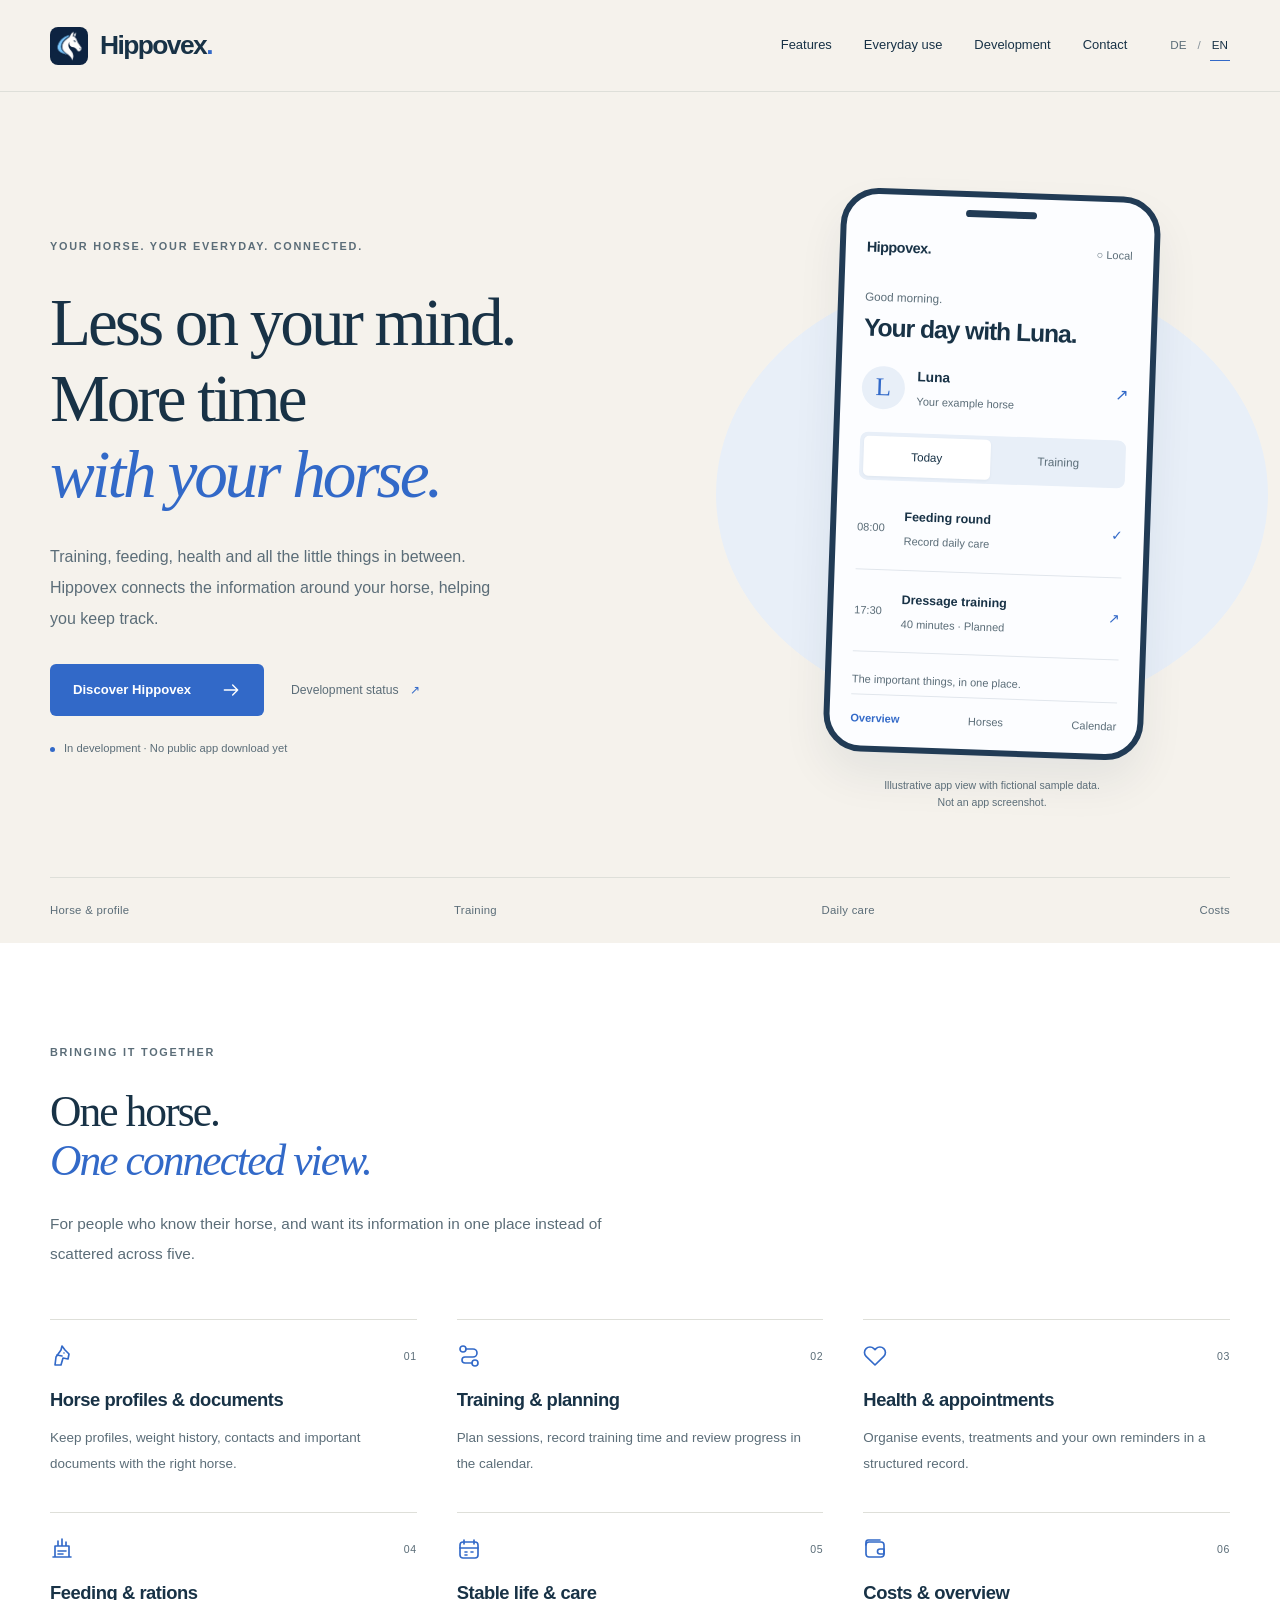
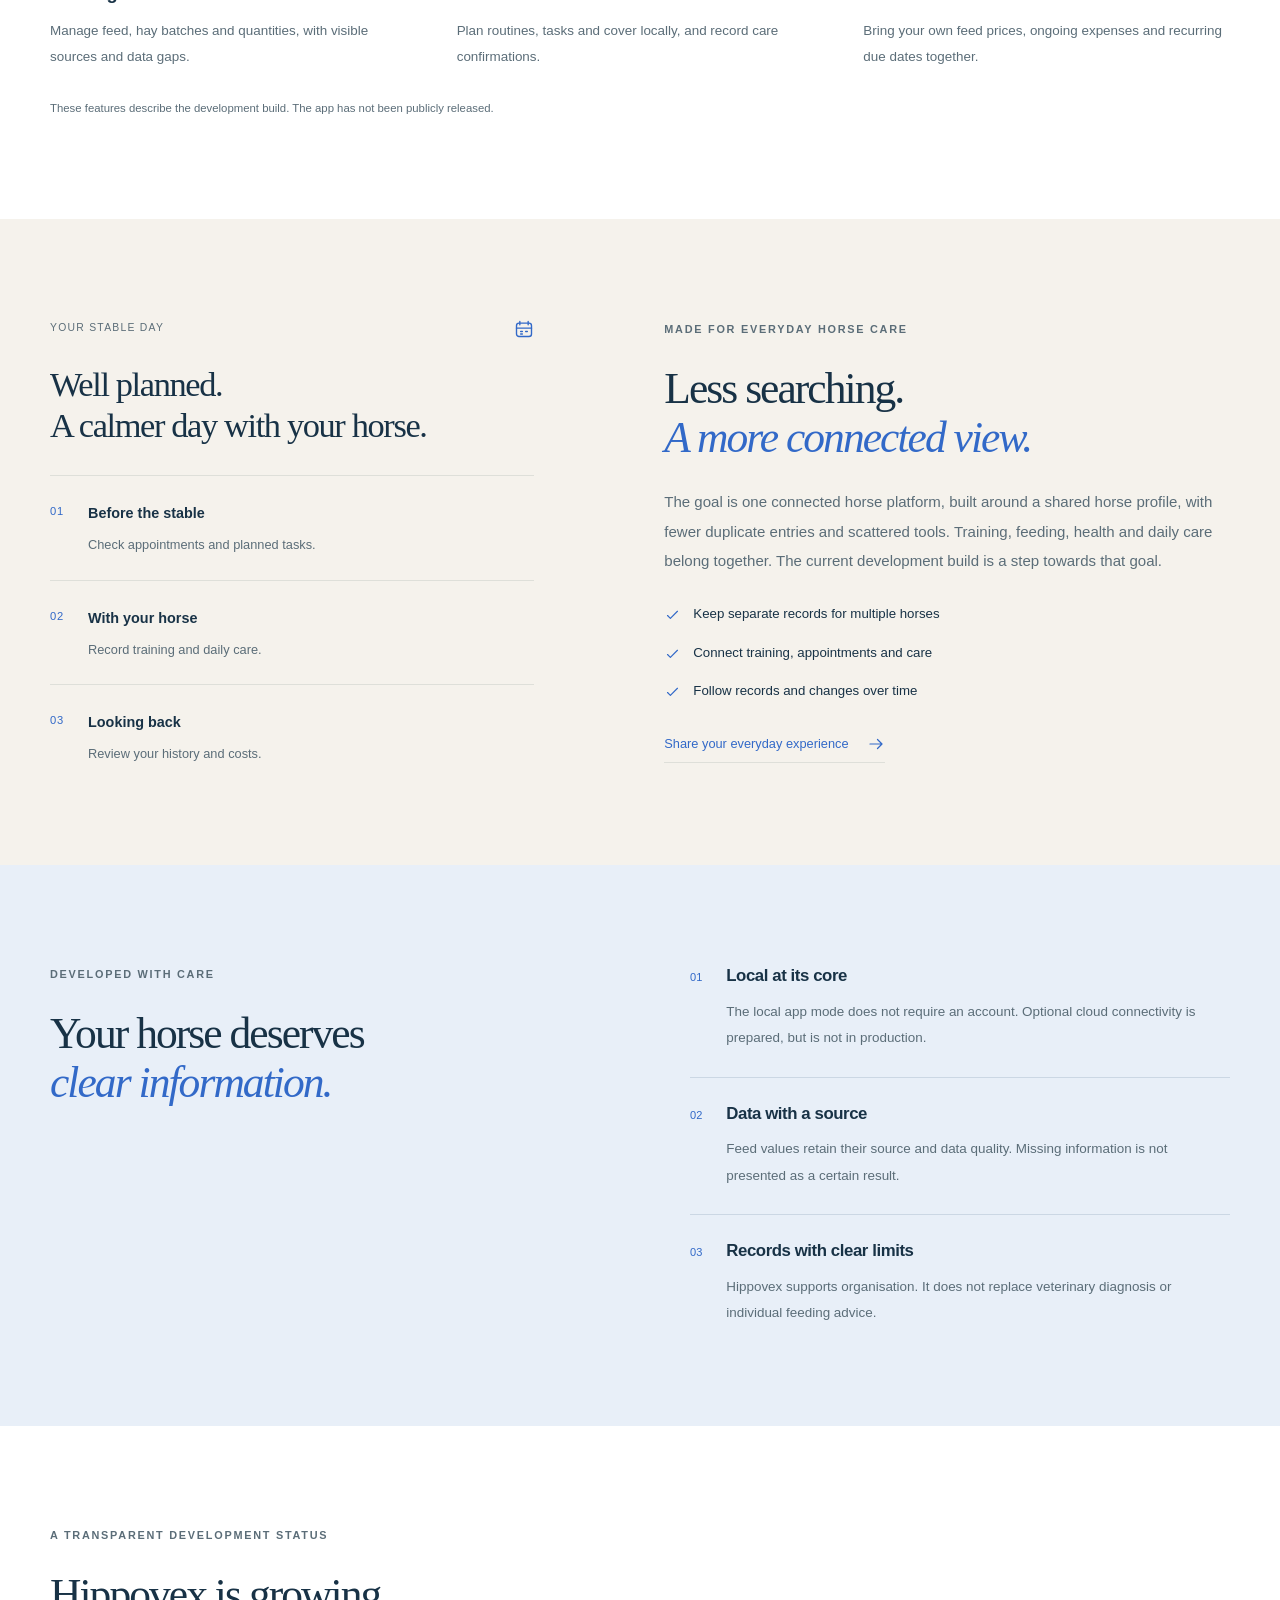
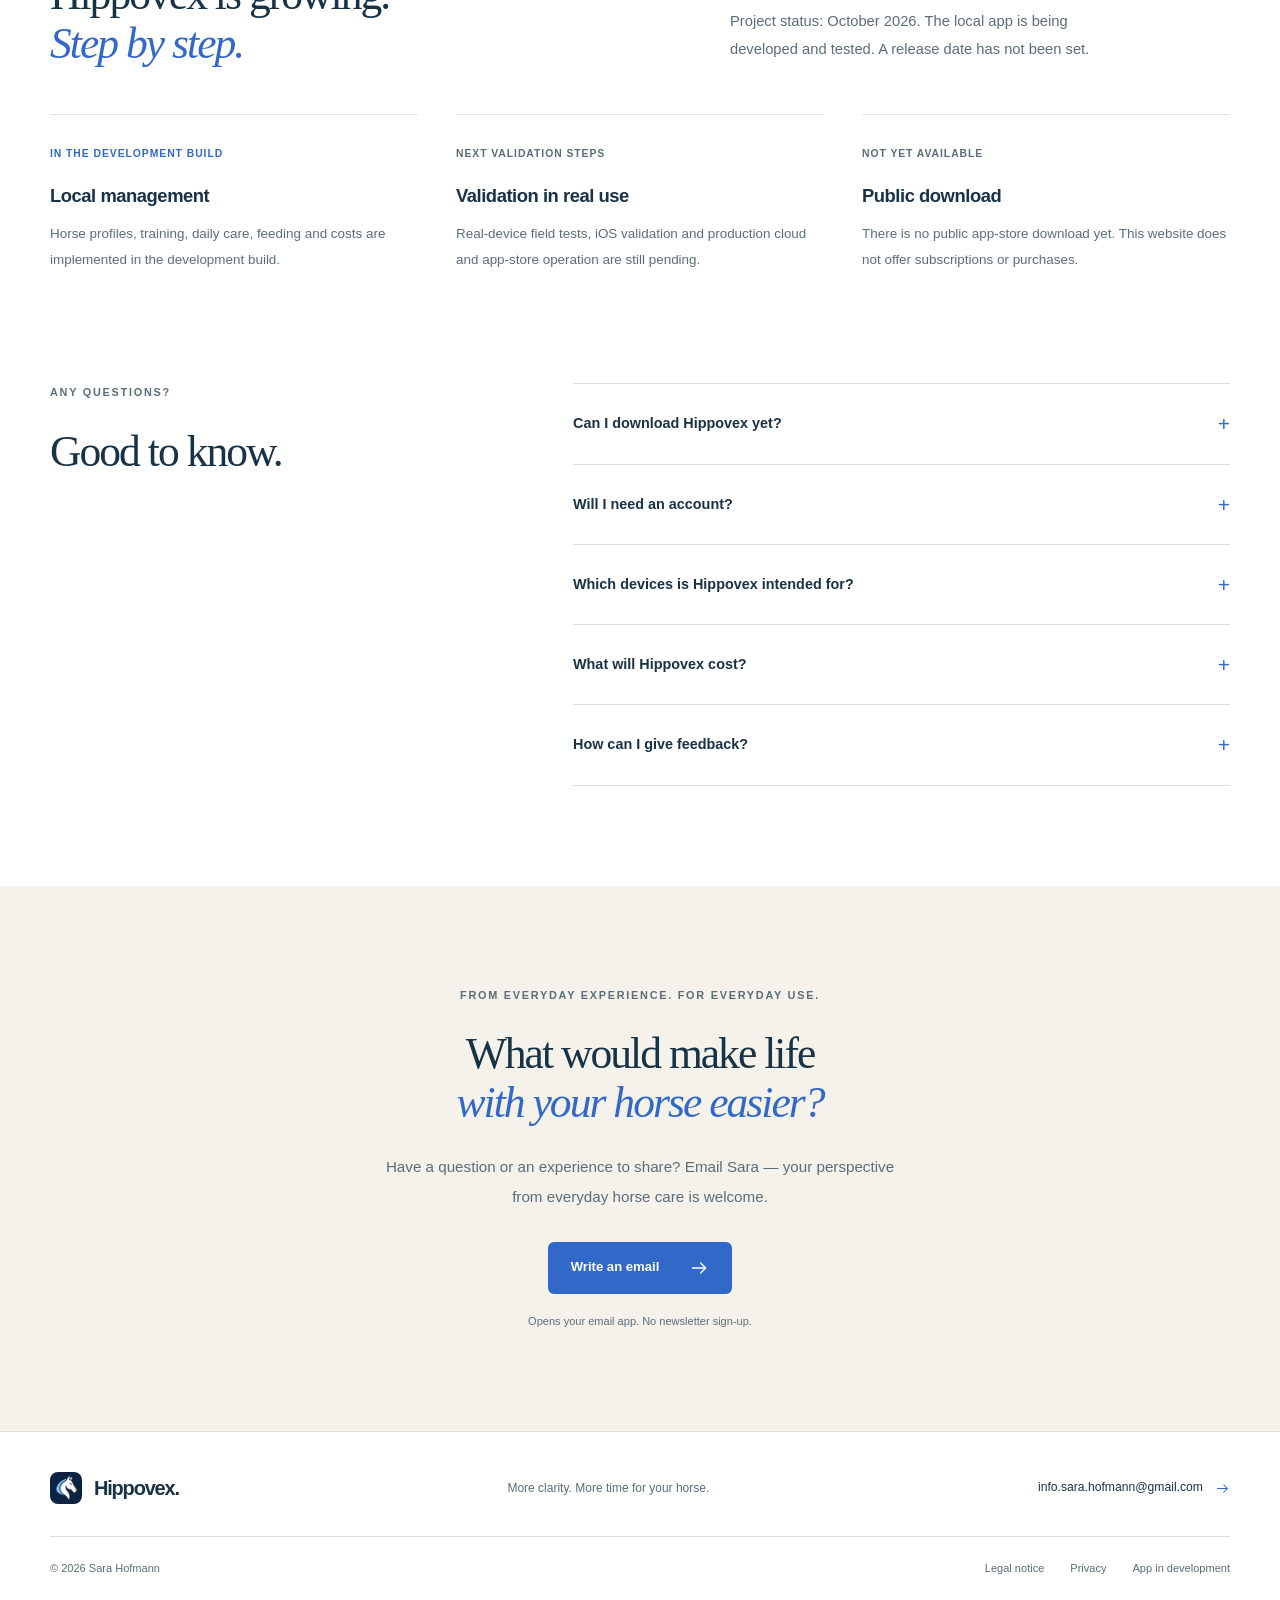
==== commit c2ad8a5a: "Apply approved editorial and product-focused Hippovex design" ====
--- a/en/index.html
+++ b/en/index.html
@@ -1,19 +1,33 @@
 <!doctype html>
 <html lang="en"><head><meta charset="utf-8"><meta name="viewport" content="width=device-width, initial-scale=1">
-<title>Hippovex | More time for your horse</title><meta name="description" content="Hippovex brings horse profiles, training, daily care and costs together. Explore the horse management app in development and its current status."><meta name="theme-color" content="#10243e">
+<title>Hippovex | More time for your horse</title><meta name="description" content="Hippovex brings horse profiles, training, daily care and costs together. Explore the horse management app in development and its current status."><meta name="theme-color" content="#f5f2ec">
 <meta name="robots" content="index, follow, max-image-preview:large">
-<link rel="canonical" href="https://hofmann1304.github.io/hippovex-website/en/"><link rel="alternate" hreflang="de" href="https://hofmann1304.github.io/hippovex-website/"><link rel="alternate" hreflang="en" href="https://hofmann1304.github.io/hippovex-website/en/"><link rel="alternate" hreflang="x-default" href="https://hofmann1304.github.io/hippovex-website/">
-<meta property="og:type" content="website"><meta property="og:site_name" content="Hippovex"><meta property="og:title" content="Hippovex | More time for your horse"><meta property="og:description" content="Hippovex brings horse profiles, training, daily care and costs together. Explore the horse management app in development and its current status."><meta property="og:url" content="https://hofmann1304.github.io/hippovex-website/en/"><meta property="og:image" content="https://hofmann1304.github.io/hippovex-website/assets/hippovex-logo.png"><meta property="og:image:alt" content="Hippovex"><meta property="og:locale" content="en_GB"><meta name="twitter:card" content="summary">
-<link rel="icon" type="image/png" href="../assets/hippovex-logo.png"><link rel="apple-touch-icon" href="../assets/hippovex-logo.png"><link rel="stylesheet" href="../styles.css"><script src="../site.js" defer></script>
-<script type="application/ld+json">{"@context": "https://schema.org", "@type": "WebSite", "name": "Hippovex", "url": "https://hofmann1304.github.io/hippovex-website/en/", "inLanguage": "en", "description": "Hippovex brings horse profiles, training, daily care and costs together. Explore the horse management app in development and its current status.", "publisher": {"@type": "Person", "name": "Sara Hofmann"}}</script></head><body><a class="skip-link" href="#main">Skip to content</a>
+<link rel="canonical" href="https://hippovex.de/en/"><link rel="alternate" hreflang="de" href="https://hippovex.de/"><link rel="alternate" hreflang="en" href="https://hippovex.de/en/"><link rel="alternate" hreflang="x-default" href="https://hippovex.de/">
+<meta property="og:type" content="website"><meta property="og:site_name" content="Hippovex"><meta property="og:title" content="Hippovex | More time for your horse"><meta property="og:description" content="Hippovex brings horse profiles, training, daily care and costs together. Explore the horse management app in development and its current status."><meta property="og:url" content="https://hippovex.de/en/"><meta property="og:image" content="https://hippovex.de/assets/hippovex-logo.png"><meta property="og:image:alt" content="Hippovex"><meta property="og:locale" content="en_GB"><meta name="twitter:card" content="summary">
+<link rel="icon" type="image/png" href="../assets/hippovex-logo.png"><link rel="apple-touch-icon" href="../assets/hippovex-logo.png"><link rel="stylesheet" href="../styles.css?v=20261027-editorial"><script src="../site.js" defer></script>
+<script type="application/ld+json">{"@context": "https://schema.org", "@type": "WebSite", "name": "Hippovex", "url": "https://hippovex.de/en/", "inLanguage": "en", "description": "Hippovex brings horse profiles, training, daily care and costs together. Explore the horse management app in development and its current status.", "publisher": {"@type": "Person", "name": "Sara Hofmann"}}</script></head><body><a class="skip-link" href="#main">Skip to content</a>
 <header class="site-header"><div class="wrap header-inner"><a class="brand" href="./" aria-label="Hippovex home"><img src="../assets/hippovex-logo.png" alt="" width="42" height="42"><span>Hippovex<span class="brand-dot">.</span></span></a>
 <button class="menu-toggle" type="button" aria-expanded="false" aria-controls="navigation" aria-label="Open menu" data-menu><span></span><span></span></button>
-<nav id="navigation" aria-label="Main navigation"><a href="./#funktionen">Features</a><a href="./#alltag">Everyday use</a><a href="./#entwicklung">Development</a><a href="./#kontakt">Contact</a><div class="languages"><a href="../" lang="de" hreflang="de" >DE</a><span>/</span><a href="./" lang="en" hreflang="en" aria-current="page">EN</a></div></nav></div></header><main id="main"><section class="hero"><div class="wrap hero-grid"><div class="hero-copy"><p class="eyebrow light"><span></span>HORSE MANAGEMENT. THOUGHT THROUGH.</p><h1>More clarity.<br>More time <em>for your horse.</em></h1><p class="hero-lead">Training, feeding, health and everyday stable life belong together. Hippovex brings them into one place, helping you keep track.</p><div class="actions"><a class="button button-primary" href="#funktionen">Discover Hippovex <svg viewBox="0 0 24 24" fill="none" stroke="currentColor" stroke-width="1.65" stroke-linecap="round" stroke-linejoin="round" aria-hidden="true"><path d="M4 12h16m-6-6 6 6-6 6"/></svg></a><a class="text-link" href="#entwicklung">Development status <span>↗</span></a></div><p class="release-note"><span class="status-dot"></span>In development · No public app download yet</p></div><div class="product-stage"><div class="stage-orbit" aria-hidden="true"></div><div class="floating-label"><svg viewBox="0 0 24 24" fill="none" stroke="currentColor" stroke-width="1.65" stroke-linecap="round" stroke-linejoin="round" aria-hidden="true"><path d="m5 21 1-8 5-7 1-4 3 4 4 4-1 5-5-1-2 7Z"/><path d="m7 11 5 1m2-3h.01"/></svg> Your horse. Your everyday.</div><div class="product-window"><div class="window-bar"><div class="window-dots"><i></i><i></i><i></i></div><span>Hippovex</span><span class="window-version">CONCEPT VIEW</span></div><div class="app-tabs" role="tablist" aria-label="Product view"><button type="button" role="tab" id="tab-overview" aria-controls="panel-overview" aria-selected="true" tabindex="0" data-tab="overview">Overview</button><button type="button" role="tab" id="tab-training" aria-controls="panel-training" aria-selected="false" tabindex="-1" data-tab="training">Training</button><button type="button" role="tab" id="tab-care" aria-controls="panel-care" aria-selected="false" tabindex="-1" data-tab="care">Care</button></div><div class="product-panel" id="panel-overview" role="tabpanel" tabindex="0" aria-labelledby="tab-overview" ><div class="panel-top"><span>Your overview</span><span class="local-tag"><svg viewBox="0 0 24 24" fill="none" stroke="currentColor" stroke-width="1.65" stroke-linecap="round" stroke-linejoin="round" aria-hidden="true"><path d="m12 3 8 3v6c0 5-8 9-8 9s-8-4-8-9V6Z"/><path d="m8 12 3 3 5-6"/></svg> Local</span></div>
-<p class="mini-label">CURRENT HORSE</p><div class="horse-summary"><div class="horse-avatar"><svg viewBox="0 0 24 24" fill="none" stroke="currentColor" stroke-width="1.65" stroke-linecap="round" stroke-linejoin="round" aria-hidden="true"><path d="m5 21 1-8 5-7 1-4 3 4 4 4-1 5-5-1-2 7Z"/><path d="m7 11 5 1m2-3h.01"/></svg></div><div><h3>Luna</h3><p>Mare · Leisure & dressage</p></div><span class="small-arrow">↗</span></div>
-<div class="mini-stats"><div><strong>3</strong><span>planned sessions</span></div><div><strong>2</strong><span>open tasks</span></div></div>
-<div class="panel-label">Up next<span>Example week</span></div><div class="timeline-row"><span class="time">08:00</span><span class="timeline-icon"><svg viewBox="0 0 24 24" fill="none" stroke="currentColor" stroke-width="1.65" stroke-linecap="round" stroke-linejoin="round" aria-hidden="true"><path d="M3 20h18M5 20V9h14v11M8 9V4m4 5V2m4 7V5M8 14h8m-8 3h5"/></svg></span><div><strong>Feeding round</strong><small>Record daily care</small></div></div><div class="timeline-row"><span class="time">17:30</span><span class="timeline-icon blue"><svg viewBox="0 0 24 24" fill="none" stroke="currentColor" stroke-width="1.65" stroke-linecap="round" stroke-linejoin="round" aria-hidden="true"><circle cx="6" cy="5" r="3"/><circle cx="18" cy="19" r="3"/><path d="M9 5h7a4 4 0 0 1 0 8H8a3 3 0 0 0 0 6h7"/></svg></span><div><strong>Dressage training</strong><small>40 min · Planned</small></div></div></div><div class="product-panel" id="panel-training" role="tabpanel" tabindex="0" aria-labelledby="tab-training" hidden><div class="panel-top"><span>Training & progress</span><svg viewBox="0 0 24 24" fill="none" stroke="currentColor" stroke-width="1.65" stroke-linecap="round" stroke-linejoin="round" aria-hidden="true"><circle cx="6" cy="5" r="3"/><circle cx="18" cy="19" r="3"/><path d="M9 5h7a4 4 0 0 1 0 8H8a3 3 0 0 0 0 6h7"/></svg></div><p class="mini-label">LUNA · EXAMPLE WEEK</p><h3 class="panel-title">Progress, one step at a time.</h3><div class="chart" role="img" aria-label="Illustrative training minutes: 20, 40, 0, 30, 0, 45, 15"><div><i style="--bar:40%"></i><span>M</span></div><div><i style="--bar:80%"></i><span>T</span></div><div><i style="--bar:3%"></i><span>W</span></div><div><i style="--bar:60%"></i><span>T</span></div><div><i style="--bar:3%"></i><span>F</span></div><div><i style="--bar:90%"></i><span>S</span></div><div><i style="--bar:30%"></i><span>S</span></div></div><div class="mini-stats"><div><strong>150 <small>min</small></strong><span>in this example week</span></div><div><strong>5</strong><span>recorded sessions</span></div></div><p class="panel-note">Plan sessions, record completed work and review your history.</p></div><div class="product-panel" id="panel-care" role="tabpanel" tabindex="0" aria-labelledby="tab-care" hidden><div class="panel-top"><span>Care & routines</span><svg viewBox="0 0 24 24" fill="none" stroke="currentColor" stroke-width="1.65" stroke-linecap="round" stroke-linejoin="round" aria-hidden="true"><rect x="3" y="5" width="18" height="16" rx="3"/><path d="M7 3v4m10-4v4M3 11h18m-13 4h2m4 0h2m-8 3h2"/></svg></div><p class="mini-label">LUNA · EXAMPLE DAY</p><h3 class="panel-title">Every task in view.</h3><div class="care-task"><span class="task-check"><svg viewBox="0 0 24 24" fill="none" stroke="currentColor" stroke-width="1.65" stroke-linecap="round" stroke-linejoin="round" aria-hidden="true"><path d="m5 12 4 4L19 6"/></svg></span><div><strong>Morning feed</strong><small>Confirmed · 08:12 · Alex (example)</small></div></div><div class="care-task"><span class="task-empty"></span><div><strong>Check water</strong><small>Still open · 12:00</small></div></div><div class="care-task"><span class="task-empty"></span><div><strong>Evening feed</strong><small>Planned · 18:00</small></div></div><p class="panel-note">Local planning with a recorded history. Shared online operation is not released yet.</p></div></div><p class="stage-caption">Illustrative product view with fictional sample data. Not an app screenshot.</p></div></div><div class="wrap hero-bottom"><span>01 / HORSE</span><span>02 / DAILY LIFE</span><span>03 / CLARITY</span><a href="#funktionen" aria-label="Explore features">↓</a></div></section>
-<section class="intro section" id="funktionen"><div class="wrap"><div class="section-heading"><p class="eyebrow">BRINGING IT TOGETHER</p><h2>One horse.<br>Many details. <em>One clear view.</em></h2><p>For people who know their horse, and want its information in one place instead of scattered across five.</p></div><div class="feature-grid"><article class="feature"><div class="feature-top"><svg viewBox="0 0 24 24" fill="none" stroke="currentColor" stroke-width="1.65" stroke-linecap="round" stroke-linejoin="round" aria-hidden="true"><path d="m5 21 1-8 5-7 1-4 3 4 4 4-1 5-5-1-2 7Z"/><path d="m7 11 5 1m2-3h.01"/></svg><span>01</span></div><h3>Horse profiles & documents</h3><p>Keep profiles, weight history, contacts and important documents with the right horse.</p></article><article class="feature"><div class="feature-top"><svg viewBox="0 0 24 24" fill="none" stroke="currentColor" stroke-width="1.65" stroke-linecap="round" stroke-linejoin="round" aria-hidden="true"><circle cx="6" cy="5" r="3"/><circle cx="18" cy="19" r="3"/><path d="M9 5h7a4 4 0 0 1 0 8H8a3 3 0 0 0 0 6h7"/></svg><span>02</span></div><h3>Training & planning</h3><p>Plan sessions, record training time and review progress in the calendar.</p></article><article class="feature"><div class="feature-top"><svg viewBox="0 0 24 24" fill="none" stroke="currentColor" stroke-width="1.65" stroke-linecap="round" stroke-linejoin="round" aria-hidden="true"><path d="M20.8 4.6a5.5 5.5 0 0 0-7.8 0L12 5.7l-1.1-1.1a5.5 5.5 0 0 0-7.8 7.8L12 21l8.8-8.6a5.5 5.5 0 0 0 0-7.8Z"/></svg><span>03</span></div><h3>Health & appointments</h3><p>Organise events, treatments and your own reminders in a structured record.</p></article><article class="feature"><div class="feature-top"><svg viewBox="0 0 24 24" fill="none" stroke="currentColor" stroke-width="1.65" stroke-linecap="round" stroke-linejoin="round" aria-hidden="true"><path d="M3 20h18M5 20V9h14v11M8 9V4m4 5V2m4 7V5M8 14h8m-8 3h5"/></svg><span>04</span></div><h3>Feeding & rations</h3><p>Manage feed, hay batches and quantities, with visible sources and data gaps.</p></article><article class="feature"><div class="feature-top"><svg viewBox="0 0 24 24" fill="none" stroke="currentColor" stroke-width="1.65" stroke-linecap="round" stroke-linejoin="round" aria-hidden="true"><rect x="3" y="5" width="18" height="16" rx="3"/><path d="M7 3v4m10-4v4M3 11h18m-13 4h2m4 0h2m-8 3h2"/></svg><span>05</span></div><h3>Stable life & care</h3><p>Plan routines, tasks and cover locally, and record care confirmations.</p></article><article class="feature"><div class="feature-top"><svg viewBox="0 0 24 24" fill="none" stroke="currentColor" stroke-width="1.65" stroke-linecap="round" stroke-linejoin="round" aria-hidden="true"><rect x="3" y="5" width="18" height="15" rx="3"/><path d="M3 8V5a2 2 0 0 1 2-2h12m0 9h4v5h-4a2.5 2.5 0 0 1 0-5Z"/></svg><span>06</span></div><h3>Costs & overview</h3><p>Bring your own feed prices, ongoing expenses and recurring due dates together.</p></article></div><p class="section-footnote">These features describe the development build. The app has not been publicly released.</p></div></section>
-<section class="daily section" id="alltag"><div class="wrap daily-grid"><div class="daily-visual"><div class="daily-top"><span>YOUR STABLE DAY</span><svg viewBox="0 0 24 24" fill="none" stroke="currentColor" stroke-width="1.65" stroke-linecap="round" stroke-linejoin="round" aria-hidden="true"><rect x="3" y="5" width="18" height="16" rx="3"/><path d="M7 3v4m10-4v4M3 11h18m-13 4h2m4 0h2m-8 3h2"/></svg></div><h3>Well planned.<br>A calmer day with your horse.</h3><div class="day-item"><span>01</span><div><strong>Before the stable</strong><p>Check appointments and planned tasks.</p></div></div><div class="day-item"><span>02</span><div><strong>With your horse</strong><p>Record training and daily care.</p></div></div><div class="day-item"><span>03</span><div><strong>Looking back</strong><p>Review your history and costs.</p></div></div></div><div class="daily-copy"><p class="eyebrow">MADE FOR EVERYDAY HORSE CARE</p><h2>Less searching.<br><em>A more connected view.</em></h2><p>The important questions rarely come alone: What is coming up? What has been done? What has changed? Hippovex connects the information around your horse.</p><ul class="check-list"><li><svg viewBox="0 0 24 24" fill="none" stroke="currentColor" stroke-width="1.65" stroke-linecap="round" stroke-linejoin="round" aria-hidden="true"><path d="m5 12 4 4L19 6"/></svg>Keep separate records for multiple horses</li><li><svg viewBox="0 0 24 24" fill="none" stroke="currentColor" stroke-width="1.65" stroke-linecap="round" stroke-linejoin="round" aria-hidden="true"><path d="m5 12 4 4L19 6"/></svg>Connect training, appointments and care</li><li><svg viewBox="0 0 24 24" fill="none" stroke="currentColor" stroke-width="1.65" stroke-linecap="round" stroke-linejoin="round" aria-hidden="true"><path d="m5 12 4 4L19 6"/></svg>Follow records and changes over time</li></ul><a class="inline-link" href="#kontakt">Share your everyday experience <svg viewBox="0 0 24 24" fill="none" stroke="currentColor" stroke-width="1.65" stroke-linecap="round" stroke-linejoin="round" aria-hidden="true"><path d="M4 12h16m-6-6 6 6-6 6"/></svg></a></div></div></section>
+<nav id="navigation" aria-label="Main navigation"><a href="./#funktionen">Features</a><a href="./#alltag">Everyday use</a><a href="./#entwicklung">Development</a><a href="./#kontakt">Contact</a><div class="languages"><a href="../" lang="de" hreflang="de" >DE</a><span>/</span><a href="./" lang="en" hreflang="en" aria-current="page">EN</a></div></nav></div></header><main id="main"><section class="hero"><div class="wrap hero-grid"><div class="hero-copy"><p class="eyebrow">YOUR HORSE. YOUR EVERYDAY. CONNECTED.</p><h1>Less on your mind.<br>More time <em>with your horse.</em></h1><p class="hero-lead">Training, feeding, health and all the little things in between. Hippovex connects the information around your horse, helping you keep track.</p><div class="actions"><a class="button button-primary" href="#funktionen">Discover Hippovex <svg viewBox="0 0 24 24" fill="none" stroke="currentColor" stroke-width="1.65" stroke-linecap="round" stroke-linejoin="round" aria-hidden="true"><path d="M4 12h16m-6-6 6 6-6 6"/></svg></a><a class="text-link" href="#entwicklung">Development status <span>↗</span></a></div><p class="release-note"><span class="status-dot"></span>In development · No public app download yet</p></div><div class="product-stage">
+  <div class="stage-orbit" aria-hidden="true"></div>
+  <div class="phone" aria-label="Illustrative app preview">
+    <div class="phone-notch" aria-hidden="true"></div>
+    <div class="phone-brand">Hippovex.<span>○ Local</span></div>
+    <p class="phone-greeting">Good morning.</p>
+    <h2 class="phone-title">Your day with Luna.</h2>
+    <div class="phone-profile"><div class="phone-avatar" aria-hidden="true">L</div><div><strong>Luna</strong><small>Your example horse</small></div><span aria-hidden="true">↗</span></div>
+    <div class="app-tabs" role="tablist" aria-label="App preview">
+      <button type="button" role="tab" id="tab-overview" aria-controls="panel-overview" aria-selected="true" tabindex="0" data-tab="overview">Today</button>
+      <button type="button" role="tab" id="tab-training" aria-controls="panel-training" aria-selected="false" tabindex="-1" data-tab="training">Training</button>
+    </div>
+    <div class="product-panel" id="panel-overview" role="tabpanel" tabindex="0" aria-labelledby="tab-overview"><div class="phone-task"><span>08:00</span><div><strong>Feeding round</strong><small>Record daily care</small></div><i aria-hidden="true">✓</i></div><div class="phone-task"><span>17:30</span><div><strong>Dressage training</strong><small>40 minutes · Planned</small></div><i aria-hidden="true">↗</i></div><p class="phone-note">The important things, in one place.</p></div>
+    <div class="product-panel" id="panel-training" role="tabpanel" tabindex="0" aria-labelledby="tab-training" hidden><div class="phone-task"><span>TUE</span><div><strong>Dressage · 40 minutes</strong><small>Planned · Example week</small></div><i aria-hidden="true">↗</i></div><div class="phone-task"><span>THU</span><div><strong>Trail ride · 50 minutes</strong><small>Planned · Example week</small></div><i aria-hidden="true">↗</i></div><p class="phone-note">Your sessions. Your history.</p></div>
+    <div class="phone-navigation" aria-hidden="true"><span>Overview</span><span>Horses</span><span>Calendar</span></div>
+  </div>
+  <p class="stage-caption">Illustrative app view with fictional sample data.<br>Not an app screenshot.</p>
+</div></div><div class="wrap hero-bottom"><span>Horse & profile</span><span>Training</span><span>Daily care</span><span>Costs</span></div></section>
+<section class="intro section" id="funktionen"><div class="wrap"><div class="section-heading"><p class="eyebrow">BRINGING IT TOGETHER</p><h2>One horse.<br><em>One connected view.</em></h2><p>For people who know their horse, and want its information in one place instead of scattered across five.</p></div><div class="feature-grid"><article class="feature"><div class="feature-top"><svg viewBox="0 0 24 24" fill="none" stroke="currentColor" stroke-width="1.65" stroke-linecap="round" stroke-linejoin="round" aria-hidden="true"><path d="m5 21 1-8 5-7 1-4 3 4 4 4-1 5-5-1-2 7Z"/><path d="m7 11 5 1m2-3h.01"/></svg><span>01</span></div><h3>Horse profiles & documents</h3><p>Keep profiles, weight history, contacts and important documents with the right horse.</p></article><article class="feature"><div class="feature-top"><svg viewBox="0 0 24 24" fill="none" stroke="currentColor" stroke-width="1.65" stroke-linecap="round" stroke-linejoin="round" aria-hidden="true"><circle cx="6" cy="5" r="3"/><circle cx="18" cy="19" r="3"/><path d="M9 5h7a4 4 0 0 1 0 8H8a3 3 0 0 0 0 6h7"/></svg><span>02</span></div><h3>Training & planning</h3><p>Plan sessions, record training time and review progress in the calendar.</p></article><article class="feature"><div class="feature-top"><svg viewBox="0 0 24 24" fill="none" stroke="currentColor" stroke-width="1.65" stroke-linecap="round" stroke-linejoin="round" aria-hidden="true"><path d="M20.8 4.6a5.5 5.5 0 0 0-7.8 0L12 5.7l-1.1-1.1a5.5 5.5 0 0 0-7.8 7.8L12 21l8.8-8.6a5.5 5.5 0 0 0 0-7.8Z"/></svg><span>03</span></div><h3>Health & appointments</h3><p>Organise events, treatments and your own reminders in a structured record.</p></article><article class="feature"><div class="feature-top"><svg viewBox="0 0 24 24" fill="none" stroke="currentColor" stroke-width="1.65" stroke-linecap="round" stroke-linejoin="round" aria-hidden="true"><path d="M3 20h18M5 20V9h14v11M8 9V4m4 5V2m4 7V5M8 14h8m-8 3h5"/></svg><span>04</span></div><h3>Feeding & rations</h3><p>Manage feed, hay batches and quantities, with visible sources and data gaps.</p></article><article class="feature"><div class="feature-top"><svg viewBox="0 0 24 24" fill="none" stroke="currentColor" stroke-width="1.65" stroke-linecap="round" stroke-linejoin="round" aria-hidden="true"><rect x="3" y="5" width="18" height="16" rx="3"/><path d="M7 3v4m10-4v4M3 11h18m-13 4h2m4 0h2m-8 3h2"/></svg><span>05</span></div><h3>Stable life & care</h3><p>Plan routines, tasks and cover locally, and record care confirmations.</p></article><article class="feature"><div class="feature-top"><svg viewBox="0 0 24 24" fill="none" stroke="currentColor" stroke-width="1.65" stroke-linecap="round" stroke-linejoin="round" aria-hidden="true"><rect x="3" y="5" width="18" height="15" rx="3"/><path d="M3 8V5a2 2 0 0 1 2-2h12m0 9h4v5h-4a2.5 2.5 0 0 1 0-5Z"/></svg><span>06</span></div><h3>Costs & overview</h3><p>Bring your own feed prices, ongoing expenses and recurring due dates together.</p></article></div><p class="section-footnote">These features describe the development build. The app has not been publicly released.</p></div></section>
+<section class="daily section" id="alltag"><div class="wrap daily-grid"><div class="daily-visual"><div class="daily-top"><span>YOUR STABLE DAY</span><svg viewBox="0 0 24 24" fill="none" stroke="currentColor" stroke-width="1.65" stroke-linecap="round" stroke-linejoin="round" aria-hidden="true"><rect x="3" y="5" width="18" height="16" rx="3"/><path d="M7 3v4m10-4v4M3 11h18m-13 4h2m4 0h2m-8 3h2"/></svg></div><h3>Well planned.<br>A calmer day with your horse.</h3><div class="day-item"><span>01</span><div><strong>Before the stable</strong><p>Check appointments and planned tasks.</p></div></div><div class="day-item"><span>02</span><div><strong>With your horse</strong><p>Record training and daily care.</p></div></div><div class="day-item"><span>03</span><div><strong>Looking back</strong><p>Review your history and costs.</p></div></div></div><div class="daily-copy"><p class="eyebrow">MADE FOR EVERYDAY HORSE CARE</p><h2>Less searching.<br><em>A more connected view.</em></h2><p>The goal is one connected horse platform, built around a shared horse profile, with fewer duplicate entries and scattered tools. Training, feeding, health and daily care belong together. The current development build is a step towards that goal.</p><ul class="check-list"><li><svg viewBox="0 0 24 24" fill="none" stroke="currentColor" stroke-width="1.65" stroke-linecap="round" stroke-linejoin="round" aria-hidden="true"><path d="m5 12 4 4L19 6"/></svg>Keep separate records for multiple horses</li><li><svg viewBox="0 0 24 24" fill="none" stroke="currentColor" stroke-width="1.65" stroke-linecap="round" stroke-linejoin="round" aria-hidden="true"><path d="m5 12 4 4L19 6"/></svg>Connect training, appointments and care</li><li><svg viewBox="0 0 24 24" fill="none" stroke="currentColor" stroke-width="1.65" stroke-linecap="round" stroke-linejoin="round" aria-hidden="true"><path d="m5 12 4 4L19 6"/></svg>Follow records and changes over time</li></ul><a class="inline-link" href="#kontakt">Share your everyday experience <svg viewBox="0 0 24 24" fill="none" stroke="currentColor" stroke-width="1.65" stroke-linecap="round" stroke-linejoin="round" aria-hidden="true"><path d="M4 12h16m-6-6 6 6-6 6"/></svg></a></div></div></section>
 <section class="principles section"><div class="wrap principles-grid"><div><p class="eyebrow light">DEVELOPED WITH CARE</p><h2>Your horse deserves<br><em>clear information.</em></h2></div><div class="principle-list"><article><span>01</span><div><h3>Local at its core</h3><p>The local app mode does not require an account. Optional cloud connectivity is prepared, but is not in production.</p></div></article><article><span>02</span><div><h3>Data with a source</h3><p>Feed values retain their source and data quality. Missing information is not presented as a certain result.</p></div></article><article><span>03</span><div><h3>Records with clear limits</h3><p>Hippovex supports organisation. It does not replace veterinary diagnosis or individual feeding advice.</p></div></article></div></div></section>
 <section class="section development" id="entwicklung"><div class="wrap"><div class="development-heading"><div><p class="eyebrow">A TRANSPARENT DEVELOPMENT STATUS</p><h2>Hippovex is growing.<br><em>Step by step.</em></h2></div><p>Project status: October 2026. The local app is being developed and tested. A release date has not been set.</p></div><div class="status-grid"><article><span class="status-label">IN THE DEVELOPMENT BUILD</span><h3>Local management</h3><p>Horse profiles, training, daily care, feeding and costs are implemented in the development build.</p></article><article><span class="status-label muted">NEXT VALIDATION STEPS</span><h3>Validation in real use</h3><p>Real-device field tests, iOS validation and production cloud and app-store operation are still pending.</p></article><article><span class="status-label muted">NOT YET AVAILABLE</span><h3>Public download</h3><p>There is no public app-store download yet. This website does not offer subscriptions or purchases.</p></article></div></div></section>
 <section class="faq section"><div class="wrap faq-grid"><div><p class="eyebrow">ANY QUESTIONS?</p><h2>Good to know.</h2></div><div class="faq-list"><details><summary>Can I download Hippovex yet?<span aria-hidden="true">+</span></summary><p>Not yet. The app is in development. A public download and a confirmed release date are not available yet.</p></details><details><summary>Will I need an account?<span aria-hidden="true">+</span></summary><p>The local app mode is implemented without an account. Optional cloud features are not released for production yet.</p></details><details><summary>Which devices is Hippovex intended for?<span aria-hidden="true">+</span></summary><p>Android and iOS are intended platforms. An Android development build exists; real-device testing and iOS validation remain pending.</p></details><details><summary>What will Hippovex cost?<span aria-hidden="true">+</span></summary><p>Pricing and the final feature scope have not been set. This website does not offer paid registration.</p></details><details><summary>How can I give feedback?<span aria-hidden="true">+</span></summary><p>Use the email link in the contact section. It opens your own email app; you decide when to send your message.</p></details></div></div></section><section class="contact section" id="kontakt"><div class="wrap contact-inner"><p class="eyebrow">FROM EVERYDAY EXPERIENCE. FOR EVERYDAY USE.</p><h2>What would make life<br><em>with your horse easier?</em></h2><p>Have a question or an experience to share? Email Sara — your perspective from everyday horse care is welcome.</p><a class="button button-dark" href="mailto:info.sara.hofmann@gmail.com?subject=Hippovex%20%E2%80%93%20Feedback">Write an email <svg viewBox="0 0 24 24" fill="none" stroke="currentColor" stroke-width="1.65" stroke-linecap="round" stroke-linejoin="round" aria-hidden="true"><path d="M4 12h16m-6-6 6 6-6 6"/></svg></a><small>Opens your email app. No newsletter sign-up.</small></div></section></main><footer><div class="wrap footer-top"><a class="brand" href="./"><img src="../assets/hippovex-logo.png" width="40" height="40" alt=""><span>Hippovex.</span></a><p>More clarity. More time for your horse.</p><a href="mailto:info.sara.hofmann@gmail.com">info.sara.hofmann@gmail.com <svg viewBox="0 0 24 24" fill="none" stroke="currentColor" stroke-width="1.65" stroke-linecap="round" stroke-linejoin="round" aria-hidden="true"><path d="M4 12h16m-6-6 6 6-6 6"/></svg></a></div><div class="wrap footer-bottom"><span>© 2026 Sara Hofmann</span><div><a href="./impressum.html">Legal notice</a><a href="./datenschutz.html">Privacy</a><a href="./#entwicklung">App in development</a></div></div></footer></body></html>
--- a/styles.css
+++ b/styles.css
@@ -1,8 +1,22 @@
-:root{--navy:#10243e;--deep:#183b62;--blue:#2364e8;--ice:#7dcbff;--ink:#172b45;--muted:#53667c;--pale:#f3f7fc;--line:#dce4ed;--white:#fff;--radius:20px}*{box-sizing:border-box}html{scroll-behavior:smooth;scroll-padding-top:95px}body{margin:0;font-family:"Segoe UI",Arial,sans-serif;color:var(--ink);background:var(--white);line-height:1.65;-webkit-font-smoothing:antialiased}a{color:inherit;text-decoration:none}button{font:inherit}button,a,summary{-webkit-tap-highlight-color:transparent}button{cursor:pointer}svg{width:24px;height:24px;flex-shrink:0}img{max-width:100%;display:block}h1,h2,h3,p{margin:0}h1,h2,h3{line-height:1.15;letter-spacing:-.045em}h1{font-size:clamp(2.7rem,4.65vw,4.8rem);font-weight:650}h2{font-size:clamp(2rem,3.3vw,3.35rem);font-weight:620}h3{font-size:1.3rem;font-weight:650;letter-spacing:-.025em}em{font-style:normal;color:var(--blue)}.wrap{width:min(1200px,calc(100% - 80px));margin:auto}.section{padding:110px 0}.eyebrow{font-size:.69rem;font-weight:750;letter-spacing:.17em;color:#315c8b;margin-bottom:24px;display:flex;gap:10px;align-items:center}.eyebrow.light{color:#a4cefa}.eyebrow span{width:6px;height:6px;border-radius:50%;background:var(--ice)}.skip-link{position:fixed;top:-100px;left:16px;background:white;color:var(--navy);padding:12px 20px;z-index:30}.skip-link:focus{top:8px}:focus-visible{outline:3px solid #1f6be5;outline-offset:5px}.hero :focus-visible,.principles :focus-visible{outline-color:var(--ice)}.site-header{height:86px;background:#fff;position:sticky;top:0;z-index:20;border-bottom:1px solid #e6edf5}.header-inner{display:flex;align-items:center;justify-content:space-between;height:100%;gap:20px}.brand{display:flex;align-items:center;gap:10px;font-size:1.55rem;font-weight:750;letter-spacing:-.05em;line-height:1}.brand img{border-radius:10px;object-fit:cover}.brand-dot{color:var(--blue)}nav{display:flex;gap:30px;align-items:center;font-size:.86rem;font-weight:600}nav>a{padding:8px 0}nav>a:hover{color:var(--blue)}.languages{display:flex;gap:8px;align-items:center;margin-left:10px;font-size:.75rem}.languages span{color:#98a6b8}.languages a{padding:6px 3px;color:#6a7b90}.languages a[aria-current]{color:var(--navy);border-bottom:2px solid var(--blue)}.menu-toggle{display:none}.hero{background:var(--navy);color:white;position:relative;overflow:hidden}.hero-grid{display:grid;grid-template-columns:1.1fr 1fr;gap:65px;align-items:center;padding-top:94px;padding-bottom:80px}.hero h1 em{color:var(--ice);display:inline}.hero-lead{max-width:480px;margin-top:28px;font-size:1.04rem;color:#bccbdd;line-height:1.8}.actions{display:flex;gap:26px;flex-wrap:wrap;align-items:center;margin-top:34px}.button{display:inline-flex;align-items:center;justify-content:center;gap:18px;padding:15px 22px;border-radius:7px;font-size:.86rem;font-weight:700;min-height:54px;transition:background .2s,transform .2s}.button:hover{transform:translateY(-2px)}.button svg{width:19px;height:19px}.button-primary{background:var(--ice);color:var(--navy)}.button-primary:hover{background:#ade0ff}.text-link{font-size:.79rem;color:#e0eaf7}.text-link span{margin-left:8px;color:var(--ice)}.text-link:hover{text-decoration:underline}.release-note{display:flex;align-items:center;gap:9px;color:#b0c0d4;font-size:.73rem;margin-top:28px}.status-dot{width:6px;height:6px;background:#7dcbff;border-radius:50%;flex-shrink:0}.product-stage{position:relative;padding-top:15px}.stage-orbit{position:absolute;inset:30px -40px 10px;border:1px solid #345273;border-radius:50%;transform:rotate(-25deg);pointer-events:none}.floating-label{display:flex;gap:9px;align-items:center;position:absolute;right:-16px;top:-7px;background:#264767;color:#d9edff;font-size:.7rem;border:1px solid #55718d;border-radius:30px;padding:7px 13px;z-index:2}.floating-label svg{width:17px;height:17px}.product-window{position:relative;background:#f5f8fd;color:var(--ink);border-radius:17px;box-shadow:0 30px 70px #020c1c55;border:1px solid #5f718455;overflow:hidden;transform:rotate(1.5deg)}.window-bar{height:43px;display:flex;align-items:center;justify-content:space-between;background:#fff;padding:0 17px;border-bottom:1px solid var(--line);font-size:.72rem;font-weight:700}.window-dots{display:flex;gap:4px}.window-dots i{height:5px;width:5px;border-radius:50%;background:#c2cddb}.window-version{font-size:.46rem;letter-spacing:.12em;color:#697d94}.app-tabs{display:flex;gap:5px;padding:14px 18px 0}.app-tabs button{flex:1;border:0;border-radius:6px;background:transparent;color:#52677e;padding:8px 4px;font-size:.74rem;font-weight:600}.app-tabs button[aria-selected=true]{background:#dfeeff;color:#183b62}.app-tabs button:hover{background:#e5edf7}.product-panel{padding:20px 25px 14px;min-height:393px}.product-panel[hidden]{display:none}.panel-top{display:flex;align-items:center;justify-content:space-between;font-size:1.05rem;font-weight:700;letter-spacing:-.02em;margin-bottom:20px}.panel-top>svg{color:#315c8b}.local-tag{display:flex;align-items:center;gap:4px;border:1px solid #c7d2df;border-radius:4px;font-size:.6rem;padding:3px 6px;font-weight:500;letter-spacing:0;color:#53667c}.local-tag svg{width:11px;height:11px}.mini-label{font-size:.5rem;color:#5f728b;font-weight:750;letter-spacing:.16em;margin-bottom:9px}.horse-summary{display:flex;gap:13px;align-items:center;background:var(--deep);color:white;padding:16px;border-radius:10px}.horse-avatar{display:grid;place-items:center;background:#dcefff1c;width:43px;height:43px;border:1px solid #a7d0f34d;border-radius:9px}.horse-avatar svg{width:30px;height:30px;color:#b9e4ff}.horse-summary h3{font-size:1.4rem}.horse-summary p{color:#c0d4e9;font-size:.62rem;margin-top:4px}.small-arrow{margin-left:auto;color:#b9e4ff}.mini-stats{display:grid;grid-template-columns:1fr 1fr;gap:12px;margin:13px 0 15px}.mini-stats>div{padding:10px 13px;background:white;border:1px solid #e3eaf2;border-radius:8px;display:flex;flex-direction:column}.mini-stats strong{font-size:1.45rem;font-weight:650;line-height:1.25;letter-spacing:-.05em}.mini-stats strong small{font-size:.7rem;font-weight:500}.mini-stats span{font-size:.59rem;color:#64778d;margin-top:3px}.panel-label{display:flex;justify-content:space-between;font-size:.72rem;font-weight:650;margin-bottom:4px}.panel-label span{font-size:.54rem;color:#718297;font-weight:500;align-self:center}.timeline-row{display:flex;align-items:center;gap:10px;padding:10px 0;border-bottom:1px solid #e1e8f1}.timeline-row:last-child{border:0}.time{font-size:.61rem;color:#5a718a;width:32px}.timeline-icon{width:29px;height:29px;border-radius:7px;background:#e4edf7;display:grid;place-items:center;color:#315c8b}.timeline-icon svg{width:16px;height:16px}.timeline-icon.blue{background:#ddecff;color:var(--blue)}.timeline-row strong{display:block;font-size:.7rem;font-weight:650}.timeline-row small{display:block;font-size:.55rem;color:#677b93;margin-top:2px}.stage-caption{position:relative;font-size:.58rem;color:#9cb2cc;text-align:center;line-height:1.5;margin:20px auto 0;max-width:320px}.panel-title{font-size:1.35rem;max-width:290px;margin:12px 0 15px}.chart{height:112px;display:flex;align-items:end;gap:13px;padding:8px 10px 0;border-bottom:1px solid #cfdbe8;margin:8px 0 14px}.chart>div{flex:1;height:100%;display:flex;flex-direction:column;align-items:center;justify-content:end}.chart i{display:block;width:100%;height:var(--bar);min-height:3px;max-width:25px;background:#4384d7;border-radius:3px 3px 0 0}.chart span{font-size:.55rem;color:#53667c;margin:5px 0}.panel-note{font-size:.67rem;line-height:1.65;color:#5a6e85}.care-task{display:flex;gap:11px;align-items:center;padding:14px 0;border-bottom:1px solid #dde5ef}.care-task strong{font-size:.76rem;display:block}.care-task small{font-size:.58rem;display:block;color:#64768c}.task-check,.task-empty{border:1px solid #a2b5ca;border-radius:5px;width:21px;height:21px;display:grid;place-items:center;flex-shrink:0}.task-check{background:#dceef9;border-color:#8eb6d0;color:#205d7d}.task-check svg{width:15px;height:15px}.care-task+.panel-note{margin-top:16px}.hero-bottom{border-top:1px solid #ffffff1c;display:flex;align-items:center;gap:45px;padding:21px 0;color:#9eb4cf;font-size:.56rem;letter-spacing:.18em;font-weight:650}.hero-bottom a{margin-left:auto;font-size:1.1rem;color:var(--ice);padding:0 8px}.section-heading{max-width:720px}.section-heading>p:last-child{font-size:1rem;color:var(--muted);max-width:600px;margin-top:24px}.feature-grid{display:grid;grid-template-columns:repeat(3,1fr);margin-top:58px;border-top:1px solid var(--line);border-left:1px solid var(--line)}.feature{padding:30px;border-right:1px solid var(--line);border-bottom:1px solid var(--line)}.feature-top{display:flex;justify-content:space-between;align-items:center;color:var(--deep);margin-bottom:25px}.feature-top svg{width:29px;height:29px}.feature-top span{color:#8092a6;font-size:.6rem;letter-spacing:.1em}.feature p{color:var(--muted);font-size:.86rem;margin-top:14px;line-height:1.8}.section-footnote{font-size:.73rem;color:#60738b;margin-top:21px}.daily{background:var(--pale)}.daily-grid{display:grid;grid-template-columns:1fr 1fr;gap:100px;align-items:center}.daily-visual{background:#fff;border:1px solid var(--line);border-radius:var(--radius);padding:36px;box-shadow:0 18px 60px #15355808}.daily-top{display:flex;align-items:center;justify-content:space-between;color:#607792;font-size:.58rem;letter-spacing:.13em;font-weight:700;margin-bottom:24px}.daily-top svg{width:21px;height:21px}.daily-visual h3{font-size:2.15rem;line-height:1.2;margin-bottom:30px;font-weight:600}.day-item{display:flex;gap:20px;align-items:center;border-top:1px solid #e5ebf3;padding:22px 0}.day-item:last-child{padding-bottom:0}.day-item>span{font-size:.7rem;letter-spacing:.08em;border-radius:50%;background:#eaf3ff;color:#336baf;width:37px;height:37px;display:grid;place-items:center;flex-shrink:0}.day-item strong{font-size:.86rem}.day-item p{font-size:.76rem;color:var(--muted);margin-top:5px}.daily-copy>p:not(.eyebrow){color:var(--muted);font-size:.95rem;margin-top:25px}.check-list{list-style:none;padding:0;margin:26px 0 30px}.check-list li{display:flex;align-items:center;gap:10px;margin:13px 0;font-size:.81rem}.check-list svg{width:17px;height:17px;color:var(--blue)}.inline-link{display:inline-flex;align-items:center;gap:12px;font-size:.8rem;font-weight:650;color:#1e579c;border-bottom:1px solid #bfd6ee;padding-bottom:5px}.inline-link svg{width:18px;height:18px}.principles{background:var(--navy);color:white}.principles-grid{display:grid;grid-template-columns:1fr 1fr;gap:95px}.principles h2 em{color:var(--ice)}.principle-list article{display:flex;gap:23px;padding:25px 0;border-top:1px solid #ffffff25}.principle-list article:first-child{padding-top:0;border-top:0}.principle-list article:last-child{padding-bottom:0}.principle-list article>span{font-size:.6rem;color:var(--ice);padding-top:5px}.principle-list h3{font-size:1.15rem}.principle-list p{font-size:.84rem;color:#b7c8dd;margin-top:10px;line-height:1.8}.development-heading{display:grid;grid-template-columns:1.2fr 1fr;gap:80px;align-items:end}.development-heading>p{color:var(--muted);font-size:.93rem;max-width:380px;padding-bottom:4px}.status-grid{display:grid;grid-template-columns:repeat(3,1fr);gap:26px;margin-top:50px}.status-grid article{border-top:2px solid #4378b3;padding-top:23px}.status-label{font-size:.57rem;font-weight:750;letter-spacing:.12em;color:#28598c}.status-label.muted{color:#677c92}.status-grid h3{margin:17px 0 13px}.status-grid p{color:var(--muted);font-size:.84rem}.faq{padding-top:20px}.faq-grid{display:grid;grid-template-columns:1fr 1.5fr;gap:85px}.faq-list{border-top:1px solid var(--line)}details{border-bottom:1px solid var(--line)}summary{display:flex;justify-content:space-between;gap:25px;align-items:center;cursor:pointer;list-style:none;padding:23px 0;font-weight:600;font-size:.92rem;line-height:1.5}summary::-webkit-details-marker{display:none}summary span{color:var(--blue);font-size:1.3rem;font-weight:400;flex-shrink:0}details[open] summary span{transform:rotate(45deg)}details p{color:var(--muted);font-size:.85rem;line-height:1.8;padding-bottom:24px;max-width:550px}.contact{background:#e7f2ff;text-align:center}.contact-inner{max-width:780px}.contact .eyebrow{justify-content:center}.contact p:not(.eyebrow){color:#4c637e;font-size:.96rem;max-width:560px;margin:25px auto 30px}.button-dark{background:var(--navy);color:white}.button-dark:hover{background:#23517c}.contact small{display:block;color:#59728d;font-size:.66rem;margin-top:16px}footer{padding:45px 0 22px;background:white}.footer-top{display:flex;gap:35px;align-items:center;justify-content:space-between;padding-bottom:35px;border-bottom:1px solid var(--line)}.footer-top .brand{font-size:1.2rem}.footer-top p{font-size:.75rem;color:var(--muted)}.footer-top>a:last-child{display:flex;gap:9px;align-items:center;font-size:.75rem}.footer-top>a:last-child svg{width:15px;height:15px}.footer-bottom{display:flex;justify-content:space-between;align-items:center;gap:24px;padding-top:23px;font-size:.67rem;color:#63778f}.footer-bottom>div{display:flex;gap:25px}.footer-bottom a:hover{text-decoration:underline}.legal{max-width:810px;padding-top:70px;padding-bottom:90px;overflow-wrap:anywhere}.legal h1{font-size:3.5rem}.legal h2{font-size:1.4rem;letter-spacing:-.02em;margin:35px 0 17px;line-height:1.4}.legal p,.legal address{font-size:.95rem;color:var(--muted);margin-top:14px;line-height:1.85}.legal address{font-style:normal}.legal a{color:#215b9f;text-decoration:underline;text-underline-offset:3px}.legal .updated{font-size:.75rem;margin-top:17px}.legal+.site-footer{border-top:1px solid var(--line)}
-@media(min-width:1500px){.hero-grid{padding-top:120px;padding-bottom:105px}}
-@media(max-width:1100px){.wrap{width:calc(100% - 56px)}.hero-grid{gap:35px}.hero h1{font-size:3.45rem}.hero-grid{padding-top:80px}.actions{gap:20px}.text-link{font-size:.74rem}.daily-grid{gap:55px}.principles-grid{gap:60px}nav{gap:22px}.floating-label{right:-8px}.window-version{font-size:.4rem}.product-panel{padding:18px 20px 12px}.feature{padding:25px}.footer-top{gap:20px}}
-@media(max-width:850px){.section{padding:80px 0}.hero-grid{gap:50px;grid-template-columns:1fr 1fr;padding-top:65px;padding-bottom:60px}.hero h1{font-size:2.9rem}.hero-lead{font-size:.94rem}.actions{flex-direction:column;align-items:start;gap:16px}.release-note{font-size:.65rem;line-height:1.6}.product-panel{padding:17px;min-height:385px}.panel-top{font-size:.9rem}.horse-summary{padding:13px;gap:9px}.horse-summary h3{font-size:1.2rem}.horse-summary p{font-size:.52rem}.horse-avatar{width:33px;height:37px}.mini-stats{gap:8px}.mini-stats span{font-size:.53rem}.mini-stats>div{padding:10px}.window-version{display:none}.timeline-row{gap:8px}.panel-note{font-size:.62rem}.floating-label{font-size:.6rem}.hero .eyebrow{font-size:.6rem}.feature-grid{grid-template-columns:repeat(2,1fr)}.daily-grid{gap:35px}.daily-visual{padding:26px}.daily-visual h3{font-size:1.8rem}.principles-grid{gap:45px}.development-heading{gap:40px}.faq-grid{gap:45px;grid-template-columns:1fr 1.4fr}.footer-top{flex-wrap:wrap}.footer-top p{display:none}nav{gap:16px;font-size:.78rem}.brand{font-size:1.4rem}.brand img{width:37px;height:37px}.languages{margin-left:0}}
-@media(max-width:680px){html{scroll-padding-top:85px}.wrap{width:calc(100% - 40px)}.section{padding:65px 0}.site-header{height:74px}.brand{font-size:1.5rem}.brand img{width:38px;height:38px}.menu-toggle{display:flex;flex-direction:column;justify-content:center;gap:6px;background:transparent;border:1px solid #d5e0ed;border-radius:7px;width:42px;height:42px;padding:10px}.menu-toggle span{width:20px;height:2px;background:var(--navy)}nav{position:absolute;top:74px;left:0;right:0;background:white;padding:18px 25px 25px;flex-direction:column;gap:4px;align-items:stretch;box-shadow:0 12px 20px #10243e15;font-size:.9rem}html.js nav{display:none}html.js nav.is-open{display:flex}.languages{padding-top:12px;gap:13px}body:has(nav.is-open) .menu-toggle{background:#e8f2ff}.hero-grid{grid-template-columns:1fr;gap:55px;padding-top:48px;padding-bottom:42px}.hero h1{font-size:clamp(2.65rem,9.8vw,3.7rem);max-width:520px}.hero .eyebrow{font-size:.59rem;margin-bottom:22px}.hero-lead{font-size:.96rem;max-width:460px;margin-top:23px}.actions{flex-direction:row;align-items:center;gap:20px;margin-top:26px}.button{font-size:.8rem;padding:13px 18px;min-height:50px}.text-link{font-size:.72rem}.release-note{font-size:.65rem;margin-top:20px}.product-stage{width:min(100%,420px);margin:auto;padding:8px 7px 0}.product-window{transform:rotate(1deg)}.product-panel{padding:20px 23px 14px;min-height:389px}.panel-top{font-size:1rem}.mini-stats span{font-size:.6rem}.mini-stats>div{padding:10px 13px}.horse-summary{padding:16px;gap:13px}.horse-summary h3{font-size:1.4rem}.horse-summary p{font-size:.62rem}.horse-avatar{width:43px;height:43px}.timeline-row{gap:10px}.panel-note{font-size:.67rem}.stage-orbit{inset:10px 0 0}.floating-label{right:0;top:-11px;font-size:.66rem;padding:6px 11px}.stage-caption{font-size:.59rem;margin-top:17px}.hero-bottom{gap:0;justify-content:space-between;font-size:.5rem;padding:18px 0;letter-spacing:.1em}.hero-bottom a{margin-left:5px;font-size:1rem}.section-heading>p:last-child{font-size:.93rem}.eyebrow{font-size:.61rem;margin-bottom:19px}h2{font-size:clamp(1.9rem,7.6vw,2.6rem)}.feature-grid{margin-top:32px}.feature{padding:23px 18px}.feature h3{font-size:1.05rem;line-height:1.3}.feature p{font-size:.78rem;line-height:1.75;margin-top:11px}.feature-top{margin-bottom:22px}.feature-top svg{width:25px;height:25px}.section-footnote{font-size:.67rem}.daily-grid{grid-template-columns:1fr;gap:44px}.daily-visual{padding:27px;max-width:460px;width:100%;margin:auto}.daily-visual h3{font-size:2.1rem}.daily-copy>p:not(.eyebrow){font-size:.9rem}.check-list li{font-size:.78rem}.principles-grid{grid-template-columns:1fr;gap:37px}.principle-list h3{font-size:1.1rem}.principle-list p{font-size:.81rem}.development-heading{grid-template-columns:1fr;gap:24px}.development-heading>p{font-size:.87rem}.status-grid{grid-template-columns:1fr;gap:30px;margin-top:35px}.status-grid article{padding-top:17px}.status-grid h3{margin-top:13px}.status-grid p{max-width:450px}.faq{padding-top:0}.faq-grid{grid-template-columns:1fr;gap:25px}summary{font-size:.87rem;padding:20px 0}details p{font-size:.82rem}.contact p:not(.eyebrow){font-size:.88rem}.contact small{font-size:.6rem}.footer-top{align-items:start;gap:22px;flex-direction:column;padding-bottom:25px}.footer-bottom{align-items:start;gap:18px;flex-direction:column;padding-top:20px}.footer-bottom>div{gap:20px;flex-wrap:wrap}.legal{padding-top:45px;padding-bottom:65px}.legal h1{font-size:2.8rem}.legal h2{font-size:1.2rem}.legal p,.legal address{font-size:.9rem}}
-@media(max-width:370px){.wrap{width:calc(100% - 32px)}.feature{padding:21px 13px}.feature h3{font-size:.98rem}.feature p{font-size:.73rem}.actions{gap:16px}.hero h1{font-size:2.65rem}.text-link{font-size:.69rem}.product-panel{padding:18px}.mini-stats span{font-size:.55rem}}
+:root{--ink:#183246;--muted:#5b6d78;--blue:#3269c8;--navy:#10243e;--paper:#f5f2ec;--white:#fff;--soft-blue:#e8eff8;--line:#dedfd9;--serif:Georgia,"Times New Roman",serif}
+*{box-sizing:border-box}html{scroll-behavior:smooth;scroll-padding-top:105px}body{margin:0;font:16px/1.75 "Segoe UI",Arial,sans-serif;color:var(--ink);background:var(--white);-webkit-font-smoothing:antialiased}a{color:inherit;text-decoration:none}button{font:inherit;cursor:pointer}button,a,summary{-webkit-tap-highlight-color:transparent}img{display:block;max-width:100%}svg{width:24px;height:24px;flex-shrink:0}h1,h2,h3,p{margin:0}h1,h2{font-family:var(--serif);font-weight:400;letter-spacing:-.045em;line-height:1.13}h1{font-size:clamp(3rem,5.25vw,5.4rem)}h2{font-size:clamp(2rem,3.4vw,3.3rem)}h3{font-size:1.15rem;font-weight:600;letter-spacing:-.025em;line-height:1.3}em{color:var(--blue);font-weight:400;font-style:italic}.wrap{width:min(1180px,calc(100% - 88px));margin-inline:auto}.section{padding-block:100px}.eyebrow{margin-bottom:24px;color:var(--muted);font-size:.68rem;font-weight:650;letter-spacing:.16em;line-height:1.8}.eyebrow.light{color:var(--muted)}.skip-link{position:fixed;top:-100px;left:16px;z-index:50;padding:12px 20px;background:var(--white);color:var(--ink)}.skip-link:focus{top:10px}:focus-visible{outline:3px solid var(--blue);outline-offset:5px}
+/* Shared masthead */
+.site-header{position:sticky;top:0;z-index:20;height:92px;border-bottom:1px solid var(--line);background:var(--paper)}.header-inner{display:flex;justify-content:space-between;align-items:center;gap:28px;height:100%}.brand{display:inline-flex;align-items:center;gap:12px;font-size:1.65rem;font-weight:650;letter-spacing:-.06em;line-height:1}.brand img{width:38px;height:38px;border-radius:8px;object-fit:cover}.brand-dot{color:var(--blue)}nav{display:flex;align-items:center;gap:32px;font-size:.81rem}nav>a{padding-block:9px}nav>a:hover{color:var(--blue)}.languages{display:flex;align-items:center;gap:9px;margin-left:9px;font-size:.73rem}.languages span{color:#87939b}.languages a{padding:5px 2px;color:var(--muted)}.languages a[aria-current]{color:var(--ink);border-bottom:1px solid var(--blue)}.menu-toggle{display:none}
+/* Warm editorial hero and a compact phone preview */
+.hero{overflow:hidden;background:var(--paper)}.hero-grid{display:grid;grid-template-columns:1.32fr 1fr;gap:76px;align-items:center;padding-block:92px 65px}.hero h1{max-width:680px}.hero h1 em{white-space:nowrap}.hero .eyebrow{margin-bottom:28px}.hero-lead{max-width:470px;margin-top:28px;color:var(--muted);font-size:1rem;line-height:1.95}.actions{display:flex;flex-wrap:wrap;align-items:center;gap:27px;margin-top:30px}.button{display:inline-flex;align-items:center;justify-content:space-between;gap:30px;min-height:52px;padding:13px 23px;border-radius:6px;font-size:.82rem;font-weight:600;transition:background .15s}.button svg{width:20px;height:20px}.button-primary,.button-dark{background:var(--blue);color:var(--white)}.button-primary:hover,.button-dark:hover{background:#2456aa}.text-link{color:var(--muted);font-size:.76rem}.text-link:hover{color:var(--blue)}.text-link span{margin-left:8px;color:var(--blue)}.release-note{display:flex;align-items:center;gap:9px;margin-top:24px;color:var(--muted);font-size:.7rem;line-height:1.6}.status-dot{width:5px;height:5px;border-radius:50%;flex-shrink:0;background:var(--blue)}.hero-bottom{display:flex;justify-content:space-between;gap:24px;padding-block:23px;border-top:1px solid var(--line);color:var(--muted);font-size:.71rem;letter-spacing:.025em}
+.product-stage{position:relative;padding:8px 20px 0}.stage-orbit{position:absolute;inset:14% -8% 15%;border-radius:50%;background:var(--soft-blue);pointer-events:none}.phone{position:relative;width:min(100%,320px);margin-inline:auto;padding:13px 21px 17px;border:6px solid #213b55;border-radius:38px;background:#fcfdff;box-shadow:0 23px 45px #142b4112;transform:rotate(2deg)}.phone-notch{width:71px;height:7px;margin:0 auto 21px;border-radius:10px;background:#213b55}.phone-brand{display:flex;justify-content:space-between;align-items:center;gap:10px;margin-bottom:27px;font-size:.9rem;font-weight:650;letter-spacing:-.035em}.phone-brand>span{color:var(--muted);font-size:.69rem;font-weight:400;letter-spacing:0}.phone-greeting{margin-bottom:6px;color:var(--muted);font-size:.73rem}.phone-title{font:650 1.55rem/1.14 "Segoe UI",Arial,sans-serif;letter-spacing:-.045em}.phone-profile{display:flex;align-items:center;gap:12px;padding-block:22px}.phone-avatar{display:grid;place-items:center;width:43px;height:43px;border-radius:50%;background:var(--soft-blue);color:var(--blue);font:1.6rem var(--serif)}.phone-profile strong{display:block;font-size:.86rem;font-weight:600}.phone-profile small{display:block;margin-top:3px;color:var(--muted);font-size:.69rem}.phone-profile>span{margin-left:auto;color:var(--blue)}.app-tabs{display:flex;gap:5px;padding:4px;border-radius:8px;background:var(--soft-blue)}.app-tabs button{flex:1;min-height:40px;padding:7px 4px;border:0;border-radius:5px;background:transparent;color:var(--muted);font-size:.73rem}.app-tabs button[aria-selected=true]{background:var(--white);color:var(--ink);box-shadow:0 1px 3px #1832460c}.app-tabs button:hover{color:var(--blue)}.product-panel{min-height:214px;padding-top:7px}.product-panel[hidden]{display:none}.phone-task{display:flex;align-items:center;gap:11px;padding-block:19px;border-bottom:1px solid #e1e6ec}.phone-task>span{width:36px;flex-shrink:0;color:var(--muted);font-size:.69rem}.phone-task strong{display:block;font-size:.78rem;font-weight:600}.phone-task small{display:block;margin-top:4px;color:var(--muted);font-size:.69rem;line-height:1.6}.phone-task>i{margin-left:auto;color:var(--blue);font-size:.86rem;font-style:normal}.phone-note{margin-top:18px;color:var(--muted);font-size:.69rem;line-height:1.7}.phone-navigation{display:flex;justify-content:space-between;gap:9px;padding-top:14px;border-top:1px solid #e1e6ec;color:var(--muted);font-size:.69rem}.phone-navigation span:first-child{color:var(--blue);font-weight:600}.stage-caption{position:relative;max-width:330px;margin:21px auto 0;color:var(--muted);font-size:.66rem;line-height:1.65;text-align:center}
+/* Open rows, without repeated card borders */
+.section-heading{max-width:760px}.section-heading>p:last-child{max-width:590px;margin-top:24px;color:var(--muted);font-size:.96rem;line-height:1.95}.feature-grid{display:grid;grid-template-columns:repeat(3,minmax(0,1fr));gap:36px 40px;margin-top:50px}.feature{padding-top:24px;border-top:1px solid var(--line)}.feature-top{display:flex;justify-content:space-between;align-items:center;gap:20px;margin-bottom:20px;color:var(--blue)}.feature-top svg{width:24px;height:24px}.feature-top span{color:var(--muted);font-size:.66rem;letter-spacing:.06em}.feature p{margin-top:13px;color:var(--muted);font-size:.84rem;line-height:1.9}.section-footnote{margin-top:29px;color:var(--muted);font-size:.71rem;line-height:1.8}
+.daily{background:var(--paper)}.daily-grid{display:grid;grid-template-columns:1fr 1.1fr;gap:100px;align-items:center}.daily-visual{padding-right:30px}.daily-top{display:flex;justify-content:space-between;align-items:center;margin-bottom:25px;color:var(--muted);font-size:.65rem;letter-spacing:.12em}.daily-top svg{width:20px;height:20px;color:var(--blue)}.daily-visual h3{margin-bottom:29px;font:400 2.15rem/1.2 var(--serif);letter-spacing:-.04em}.day-item{display:flex;align-items:start;gap:24px;padding-block:23px;border-top:1px solid var(--line)}.day-item:last-child{padding-bottom:0}.day-item>span{padding-top:3px;color:var(--blue);font-size:.7rem;letter-spacing:.07em}.day-item strong{font-size:.9rem;font-weight:600}.day-item p{margin-top:7px;color:var(--muted);font-size:.8rem}.daily-copy>p:not(.eyebrow){margin-top:25px;color:var(--muted);font-size:.94rem;line-height:1.95}.check-list{list-style:none;padding:0;margin:27px 0}.check-list li{display:flex;align-items:start;gap:12px;margin-block:15px;font-size:.83rem}.check-list svg{width:17px;height:17px;margin-top:5px;color:var(--blue)}.inline-link{display:inline-flex;align-items:center;gap:18px;padding-bottom:7px;border-bottom:1px solid var(--line);color:var(--blue);font-size:.8rem}.inline-link svg{width:18px;height:18px}
+.principles{background:var(--soft-blue)}.principles-grid{display:grid;grid-template-columns:1fr 1fr;gap:100px}.principle-list article{display:flex;gap:24px;padding-block:25px;border-top:1px solid #cbd7e4}.principle-list article:first-child{padding-top:0;border-top:0}.principle-list article:last-child{padding-bottom:0}.principle-list article>span{padding-top:3px;color:var(--blue);font-size:.69rem}.principle-list h3{font-size:1.05rem}.principle-list p{margin-top:12px;color:var(--muted);font-size:.84rem;line-height:1.95}
+.development-heading{display:grid;grid-template-columns:1.2fr 1fr;gap:80px;align-items:end}.development-heading>p{max-width:390px;padding-bottom:4px;color:var(--muted);font-size:.92rem;line-height:1.95}.status-grid{display:grid;grid-template-columns:repeat(3,minmax(0,1fr));gap:38px;margin-top:46px}.status-grid article{padding-top:23px;border-top:1px solid var(--line)}.status-label{color:var(--blue);font-size:.65rem;font-weight:600;letter-spacing:.09em}.status-label.muted{color:var(--muted)}.status-grid h3{margin:18px 0 13px}.status-grid p{color:var(--muted);font-size:.84rem;line-height:1.95}
+.faq{padding-top:10px}.faq-grid{display:grid;grid-template-columns:1fr 1.5fr;gap:85px}.faq-list{border-top:1px solid var(--line)}details{border-bottom:1px solid var(--line)}summary{display:flex;justify-content:space-between;align-items:center;gap:26px;padding-block:23px;cursor:pointer;list-style:none;font-size:.9rem;font-weight:600;line-height:1.6}summary::-webkit-details-marker{display:none}summary span{flex-shrink:0;color:var(--blue);font-size:1.3rem;font-weight:400}details[open] summary span{transform:rotate(45deg)}details p{max-width:550px;padding-bottom:24px;color:var(--muted);font-size:.84rem;line-height:1.95}
+.contact{background:var(--paper);text-align:center}.contact-inner{max-width:800px}.contact p:not(.eyebrow){max-width:530px;margin:25px auto 30px;color:var(--muted);font-size:.95rem;line-height:1.95}.contact small{display:block;margin-top:18px;color:var(--muted);font-size:.69rem}
+footer{padding-block:40px 23px;border-top:1px solid var(--line);background:var(--white)}.footer-top{display:flex;justify-content:space-between;align-items:center;gap:30px;padding-bottom:32px;border-bottom:1px solid var(--line)}.footer-top .brand{font-size:1.25rem}.footer-top .brand img{width:32px;height:32px}.footer-top p{color:var(--muted);font-size:.75rem}.footer-top>a:last-child{display:flex;align-items:center;gap:12px;font-size:.76rem}.footer-top>a:last-child svg{width:15px;height:15px;color:var(--blue)}.footer-bottom{display:flex;justify-content:space-between;align-items:center;gap:25px;padding-top:22px;color:var(--muted);font-size:.69rem}.footer-bottom>div{display:flex;gap:26px}.footer-bottom a:hover{text-decoration:underline}
+.legal{max-width:820px;padding-block:75px 95px;overflow-wrap:anywhere}.legal h1{font-size:clamp(2.8rem,6vw,4rem)}.legal h2{margin:36px 0 17px;font:600 1.2rem/1.5 "Segoe UI",Arial,sans-serif;letter-spacing:-.02em}.legal p,.legal address{margin-top:15px;color:var(--muted);font-size:.94rem;line-height:1.95}.legal address{font-style:normal}.legal a{color:var(--blue);text-decoration:underline;text-underline-offset:3px}.legal .updated{margin-top:19px;font-size:.74rem}
+@media(min-width:1500px){.hero-grid{padding-block:108px 80px}}
+@media(max-width:1080px){.wrap{width:calc(100% - 64px)}nav{gap:22px}.hero-grid{gap:40px;padding-block:72px 55px}.hero h1{font-size:3.6rem}.product-stage{padding-inline:10px}.daily-grid,.principles-grid{gap:65px}.feature-grid{gap:32px}.footer-top{gap:20px}.footer-top p{max-width:200px}}
+@media(max-width:850px){.wrap{width:calc(100% - 48px)}.section{padding-block:76px}.site-header{height:82px}.brand{gap:9px;font-size:1.45rem}.brand img{width:33px;height:33px}nav{gap:17px;font-size:.75rem}.languages{gap:7px;margin-left:0}.hero-grid{grid-template-columns:1.22fr 1fr;gap:30px;padding-block:60px 47px}.hero h1{font-size:2.8rem}.hero-lead{font-size:.91rem}.hero .eyebrow{font-size:.64rem}.actions{align-items:start;flex-direction:column;gap:18px}.release-note{font-size:.67rem}.phone{padding-inline:17px;border-width:5px;border-radius:34px}.phone-title{font-size:1.35rem}.phone-task{gap:8px}.phone-task>span{width:32px}.phone-task strong{font-size:.73rem}.phone-task small{font-size:.68rem}.stage-caption{font-size:.64rem}.feature-grid{grid-template-columns:repeat(2,minmax(0,1fr))}.daily-grid,.principles-grid{gap:40px}.daily-visual{padding-right:0}.daily-visual h3{font-size:1.8rem}.development-heading{gap:40px}.status-grid{gap:25px}.faq-grid{grid-template-columns:1fr 1.4fr;gap:40px}.footer-top p{display:none}}
+@media(max-width:680px){html{scroll-padding-top:90px}.wrap{width:calc(100% - 44px)}.section{padding-block:64px}.site-header{height:76px}.brand{font-size:1.5rem}.brand img{width:34px;height:34px}.menu-toggle{display:flex;flex-direction:column;justify-content:center;gap:6px;width:44px;height:44px;padding:10px;border:1px solid #cbd1d3;border-radius:6px;background:transparent}.menu-toggle span{display:block;width:22px;height:1px;background:var(--ink)}nav{position:absolute;top:76px;left:0;right:0;align-items:stretch;flex-direction:column;gap:3px;padding:18px 25px 25px;border-bottom:1px solid var(--line);background:var(--paper);font-size:.9rem}html.js nav{display:none}html.js nav.is-open{display:flex}.languages{gap:14px;padding-top:12px}.hero-grid{grid-template-columns:1fr;gap:48px;padding-block:48px 38px}.hero-copy{max-width:540px}.hero h1{font-size:clamp(2.48rem,8.4vw,3.75rem);letter-spacing:-.055em}.hero .eyebrow{margin-bottom:23px;font-size:.65rem}.hero-lead{max-width:450px;margin-top:23px;font-size:.97rem}.actions{flex-direction:row;align-items:center;gap:20px;margin-top:26px}.button{min-height:50px;padding:12px 19px;gap:23px;font-size:.8rem}.text-link{font-size:.72rem}.release-note{margin-top:20px;font-size:.69rem}.product-stage{width:min(100%,370px);margin-inline:auto;padding-inline:13px}.stage-orbit{inset:16% -7% 15%}.phone{max-width:310px;padding-inline:20px}.phone-title{font-size:1.5rem}.phone-task strong{font-size:.78rem}.phone-task small{font-size:.69rem}.phone-task{gap:10px}.phone-task>span{width:35px}.stage-caption{margin-top:20px;font-size:.66rem}.hero-bottom{flex-wrap:wrap;gap:15px 24px;padding-block:21px;font-size:.68rem}.section-heading>p:last-child{font-size:.92rem}.eyebrow{margin-bottom:20px;font-size:.65rem}h2{font-size:clamp(2rem,7.8vw,2.8rem)}.feature-grid{gap:28px 24px;margin-top:34px}.feature{padding-top:21px}.feature h3{font-size:1.02rem}.feature p{font-size:.79rem;line-height:1.85}.feature-top{margin-bottom:17px}.feature-top svg{width:22px;height:22px}.section-footnote{font-size:.69rem}.daily-grid{grid-template-columns:1fr;gap:45px}.daily-visual{max-width:450px}.daily-visual h3{font-size:2.15rem}.daily-copy>p:not(.eyebrow){font-size:.91rem}.check-list li{font-size:.82rem}.principles-grid{grid-template-columns:1fr;gap:35px}.principle-list p{font-size:.82rem}.development-heading{grid-template-columns:1fr;gap:24px}.development-heading>p{max-width:450px;font-size:.9rem}.status-grid{grid-template-columns:1fr;gap:29px;margin-top:33px}.status-grid article{padding-top:19px}.status-grid h3{margin-block:14px 12px}.status-grid p{max-width:470px}.faq{padding-top:0}.faq-grid{grid-template-columns:1fr;gap:25px}summary{padding-block:21px;font-size:.87rem}details p{font-size:.82rem}.contact p:not(.eyebrow){font-size:.9rem}.contact small{font-size:.68rem}.footer-top{align-items:start;flex-direction:column;gap:23px;padding-bottom:26px}.footer-bottom{align-items:start;flex-direction:column;gap:18px}.footer-bottom>div{flex-wrap:wrap;gap:18px}.legal{padding-block:50px 70px}.legal p,.legal address{font-size:.91rem}html:not(.js) .site-header{position:relative;height:auto}html:not(.js) .header-inner{flex-wrap:wrap;padding-top:18px}html:not(.js) .menu-toggle{display:none}html:not(.js) nav{position:static;flex-basis:100%;display:flex;flex-direction:row;flex-wrap:wrap;gap:12px;padding:10px 0 18px;border:0}html:not(.js) .languages{padding:0}}
+@media(max-width:370px){.wrap{width:calc(100% - 36px)}.hero h1{font-size:2.44rem}.hero h1 em{white-space:normal}.hero-bottom{gap:12px 18px;font-size:.66rem}.phone{padding-inline:14px}.product-stage{padding-inline:8px}.phone-task{gap:8px}.phone-task>span{width:31px}.phone-task strong{font-size:.73rem}.feature-grid{grid-template-columns:1fr}.feature p{max-width:320px}}
 @media(prefers-reduced-motion:reduce){html{scroll-behavior:auto}*,*::before,*::after{animation:none!important;transition:none!important}}
-@media(max-width:680px){html:not(.js) .site-header{height:auto;position:relative}html:not(.js) .header-inner{flex-wrap:wrap;padding-top:17px}html:not(.js) .menu-toggle{display:none}html:not(.js) nav{position:static;box-shadow:none;flex-basis:100%;padding:10px 0 18px;display:flex;flex-direction:row;flex-wrap:wrap;gap:12px}html:not(.js) .languages{padding:0}}
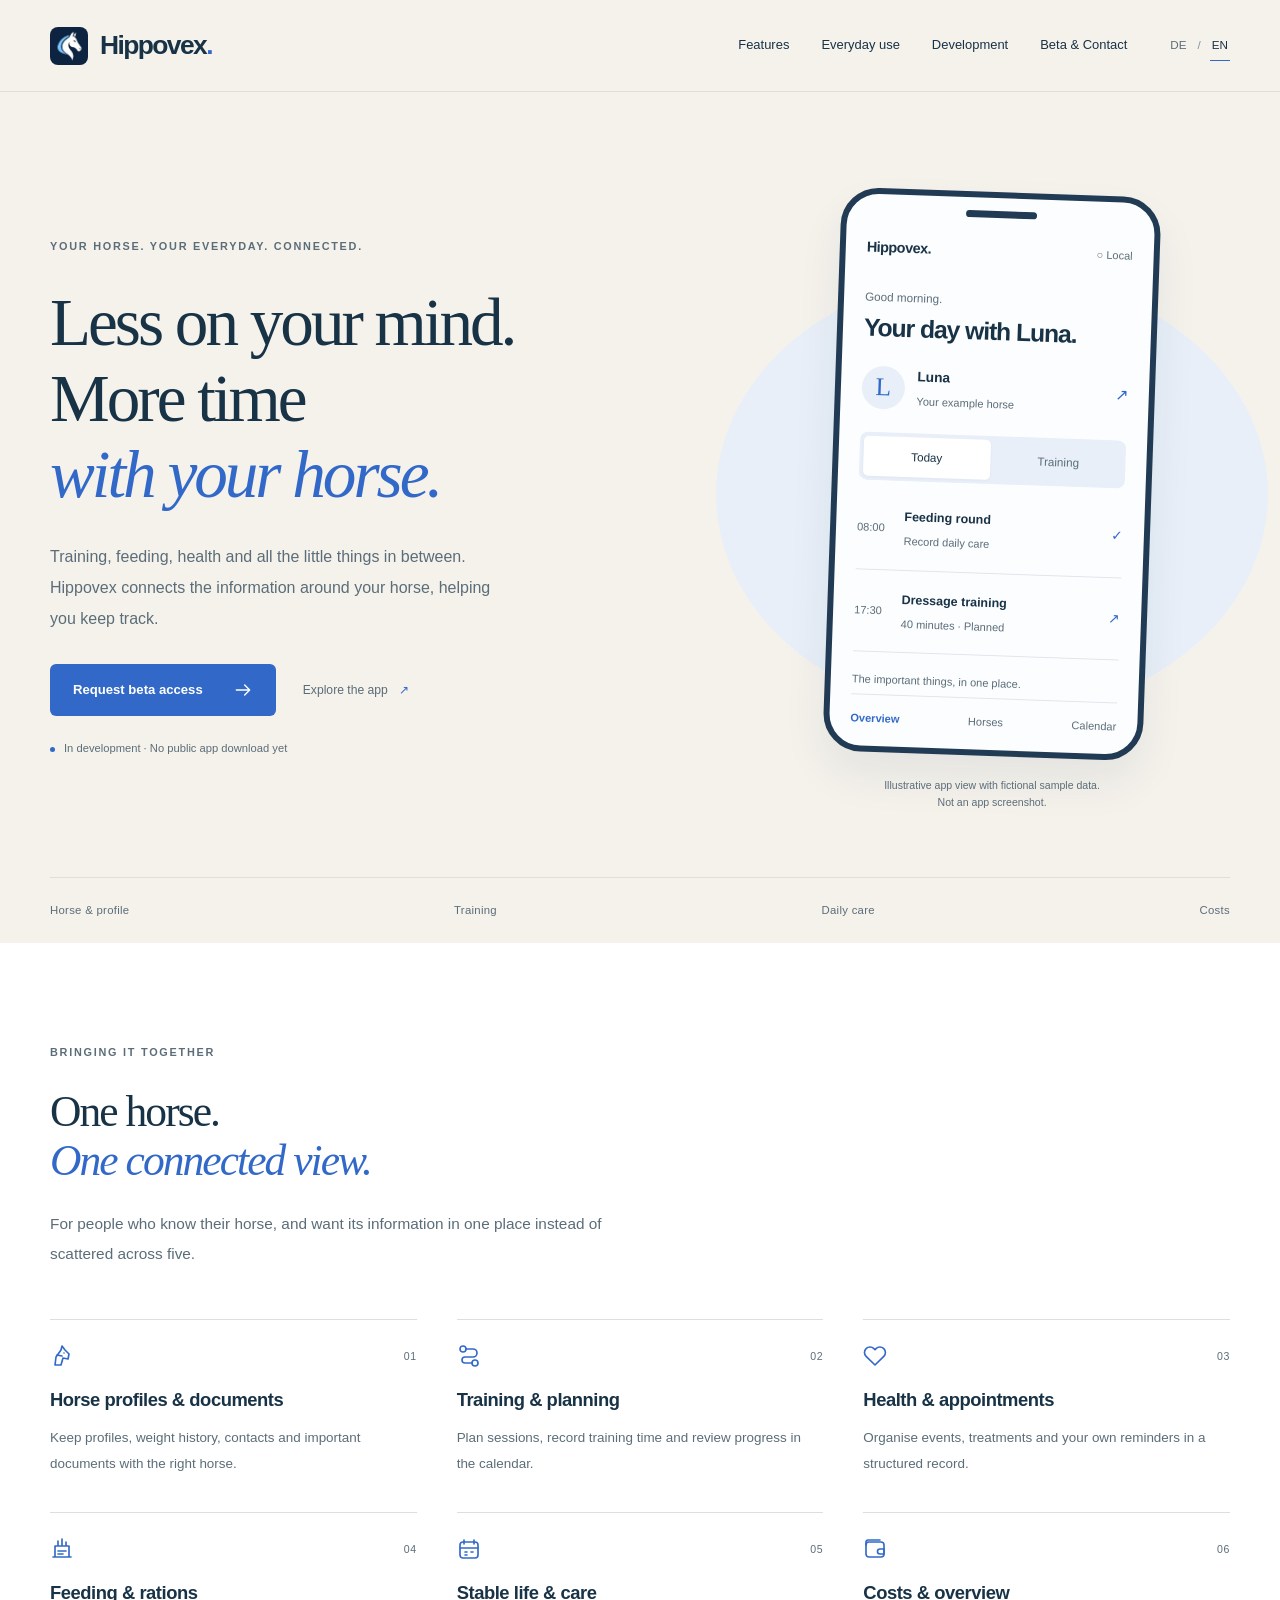
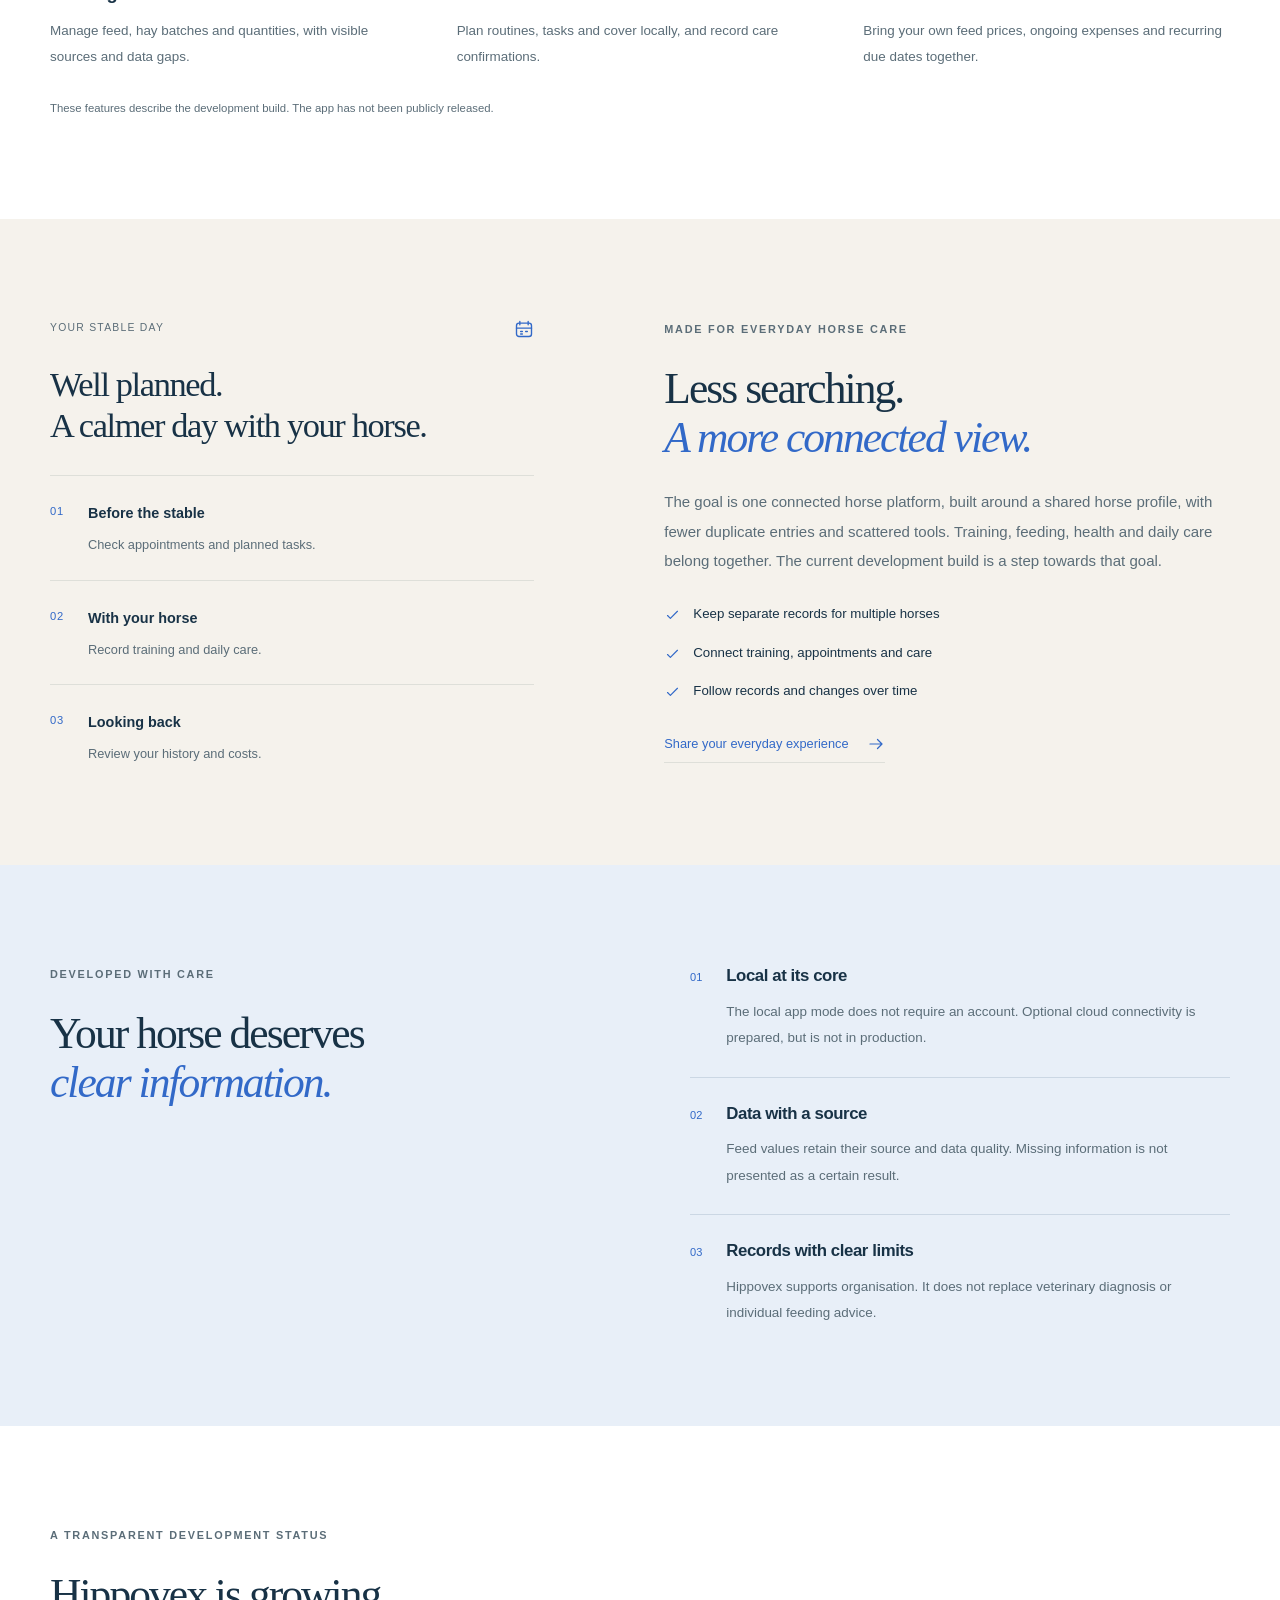
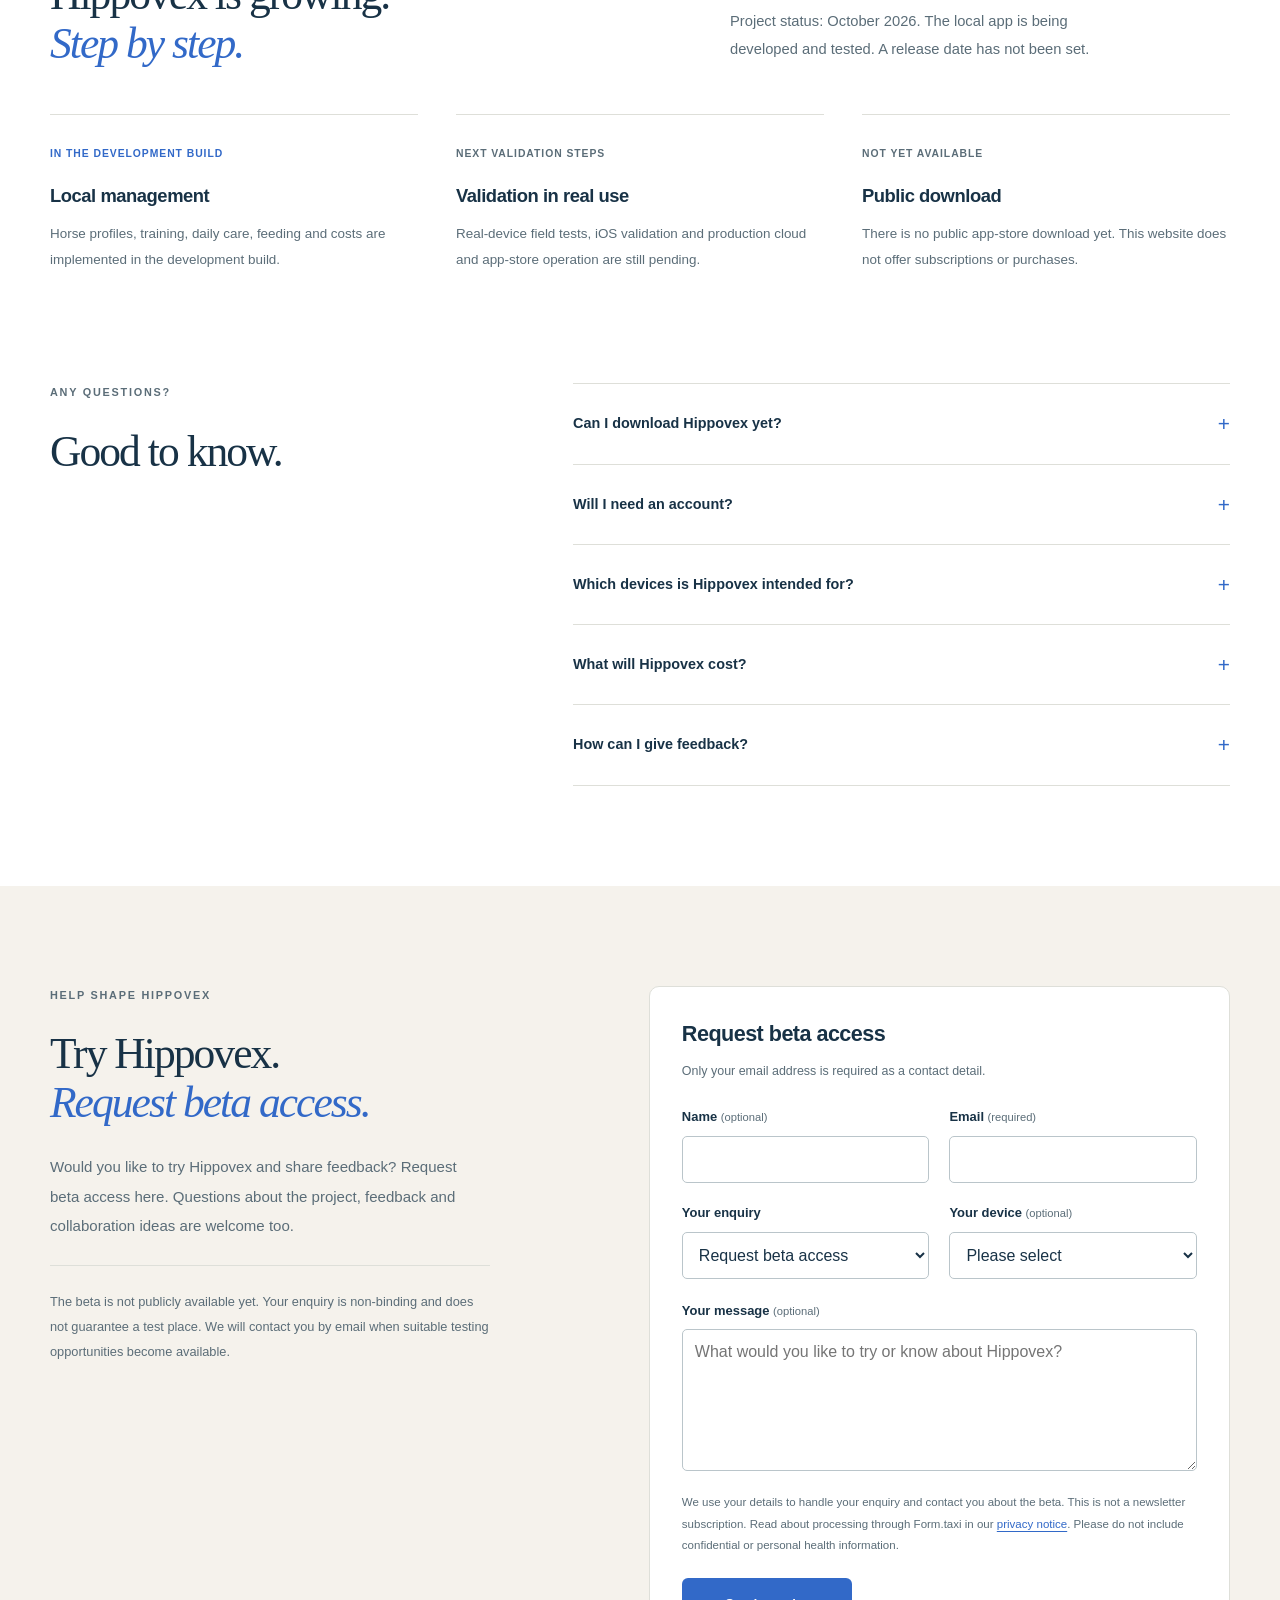
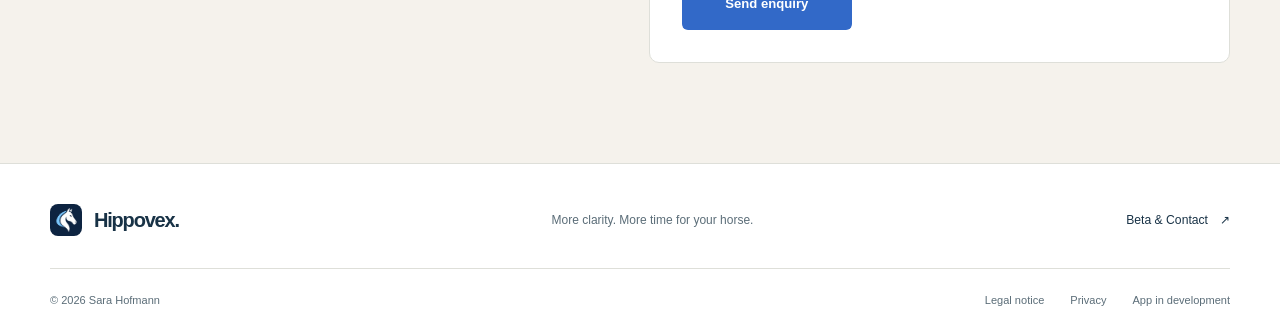
==== commit feeab6e7: "Add bilingual beta enquiry and contact form" ====
--- a/en/index.html
+++ b/en/index.html
@@ -4,11 +4,11 @@
 <meta name="robots" content="index, follow, max-image-preview:large">
 <link rel="canonical" href="https://hippovex.de/en/"><link rel="alternate" hreflang="de" href="https://hippovex.de/"><link rel="alternate" hreflang="en" href="https://hippovex.de/en/"><link rel="alternate" hreflang="x-default" href="https://hippovex.de/">
 <meta property="og:type" content="website"><meta property="og:site_name" content="Hippovex"><meta property="og:title" content="Hippovex | More time for your horse"><meta property="og:description" content="Hippovex brings horse profiles, training, daily care and costs together. Explore the horse management app in development and its current status."><meta property="og:url" content="https://hippovex.de/en/"><meta property="og:image" content="https://hippovex.de/assets/hippovex-logo.png"><meta property="og:image:alt" content="Hippovex"><meta property="og:locale" content="en_GB"><meta name="twitter:card" content="summary">
-<link rel="icon" type="image/png" href="../assets/hippovex-logo.png"><link rel="apple-touch-icon" href="../assets/hippovex-logo.png"><link rel="stylesheet" href="../styles.css?v=20261027-editorial"><script src="../site.js" defer></script>
-<script type="application/ld+json">{"@context": "https://schema.org", "@type": "WebSite", "name": "Hippovex", "url": "https://hippovex.de/en/", "inLanguage": "en", "description": "Hippovex brings horse profiles, training, daily care and costs together. Explore the horse management app in development and its current status.", "publisher": {"@type": "Person", "name": "Sara Hofmann"}}</script></head><body><a class="skip-link" href="#main">Skip to content</a>
+<link rel="icon" type="image/png" href="../assets/hippovex-logo.png"><link rel="apple-touch-icon" href="../assets/hippovex-logo.png"><link rel="stylesheet" href="../styles.css?v=20261029-beta"><script src="../site.js" defer></script>
+<script type="application/ld+json">{"@context": "https://schema.org", "@type": "WebSite", "name": "Hippovex", "url": "https://hippovex.de/en/", "inLanguage": "en", "description": "Hippovex brings horse profiles, training, daily care and costs together. Explore the horse management app in development and its current status.", "publisher": {"@type": "Person", "name": "Sara Hofmann"}}</script><script src="../contact.js?v=20261029-beta" defer></script></head><body><a class="skip-link" href="#main">Skip to content</a>
 <header class="site-header"><div class="wrap header-inner"><a class="brand" href="./" aria-label="Hippovex home"><img src="../assets/hippovex-logo.png" alt="" width="42" height="42"><span>Hippovex<span class="brand-dot">.</span></span></a>
 <button class="menu-toggle" type="button" aria-expanded="false" aria-controls="navigation" aria-label="Open menu" data-menu><span></span><span></span></button>
-<nav id="navigation" aria-label="Main navigation"><a href="./#funktionen">Features</a><a href="./#alltag">Everyday use</a><a href="./#entwicklung">Development</a><a href="./#kontakt">Contact</a><div class="languages"><a href="../" lang="de" hreflang="de" >DE</a><span>/</span><a href="./" lang="en" hreflang="en" aria-current="page">EN</a></div></nav></div></header><main id="main"><section class="hero"><div class="wrap hero-grid"><div class="hero-copy"><p class="eyebrow">YOUR HORSE. YOUR EVERYDAY. CONNECTED.</p><h1>Less on your mind.<br>More time <em>with your horse.</em></h1><p class="hero-lead">Training, feeding, health and all the little things in between. Hippovex connects the information around your horse, helping you keep track.</p><div class="actions"><a class="button button-primary" href="#funktionen">Discover Hippovex <svg viewBox="0 0 24 24" fill="none" stroke="currentColor" stroke-width="1.65" stroke-linecap="round" stroke-linejoin="round" aria-hidden="true"><path d="M4 12h16m-6-6 6 6-6 6"/></svg></a><a class="text-link" href="#entwicklung">Development status <span>↗</span></a></div><p class="release-note"><span class="status-dot"></span>In development · No public app download yet</p></div><div class="product-stage">
+<nav id="navigation" aria-label="Main navigation"><a href="./#funktionen">Features</a><a href="./#alltag">Everyday use</a><a href="./#entwicklung">Development</a><a href="./#kontakt">Beta & Contact</a><div class="languages"><a href="../" lang="de" hreflang="de" >DE</a><span>/</span><a href="./" lang="en" hreflang="en" aria-current="page">EN</a></div></nav></div></header><main id="main"><section class="hero"><div class="wrap hero-grid"><div class="hero-copy"><p class="eyebrow">YOUR HORSE. YOUR EVERYDAY. CONNECTED.</p><h1>Less on your mind.<br>More time <em>with your horse.</em></h1><p class="hero-lead">Training, feeding, health and all the little things in between. Hippovex connects the information around your horse, helping you keep track.</p><div class="actions"><a class="button button-primary" href="#kontakt">Request beta access <svg viewBox="0 0 24 24" fill="none" stroke="currentColor" stroke-width="1.65" stroke-linecap="round" stroke-linejoin="round" aria-hidden="true"><path d="M4 12h16m-6-6 6 6-6 6"/></svg></a><a class="text-link" href="#funktionen">Explore the app <span>↗</span></a></div><p class="release-note"><span class="status-dot"></span>In development · No public app download yet</p></div><div class="product-stage">
   <div class="stage-orbit" aria-hidden="true"></div>
   <div class="phone" aria-label="Illustrative app preview">
     <div class="phone-notch" aria-hidden="true"></div>
@@ -30,4 +30,33 @@
 <section class="daily section" id="alltag"><div class="wrap daily-grid"><div class="daily-visual"><div class="daily-top"><span>YOUR STABLE DAY</span><svg viewBox="0 0 24 24" fill="none" stroke="currentColor" stroke-width="1.65" stroke-linecap="round" stroke-linejoin="round" aria-hidden="true"><rect x="3" y="5" width="18" height="16" rx="3"/><path d="M7 3v4m10-4v4M3 11h18m-13 4h2m4 0h2m-8 3h2"/></svg></div><h3>Well planned.<br>A calmer day with your horse.</h3><div class="day-item"><span>01</span><div><strong>Before the stable</strong><p>Check appointments and planned tasks.</p></div></div><div class="day-item"><span>02</span><div><strong>With your horse</strong><p>Record training and daily care.</p></div></div><div class="day-item"><span>03</span><div><strong>Looking back</strong><p>Review your history and costs.</p></div></div></div><div class="daily-copy"><p class="eyebrow">MADE FOR EVERYDAY HORSE CARE</p><h2>Less searching.<br><em>A more connected view.</em></h2><p>The goal is one connected horse platform, built around a shared horse profile, with fewer duplicate entries and scattered tools. Training, feeding, health and daily care belong together. The current development build is a step towards that goal.</p><ul class="check-list"><li><svg viewBox="0 0 24 24" fill="none" stroke="currentColor" stroke-width="1.65" stroke-linecap="round" stroke-linejoin="round" aria-hidden="true"><path d="m5 12 4 4L19 6"/></svg>Keep separate records for multiple horses</li><li><svg viewBox="0 0 24 24" fill="none" stroke="currentColor" stroke-width="1.65" stroke-linecap="round" stroke-linejoin="round" aria-hidden="true"><path d="m5 12 4 4L19 6"/></svg>Connect training, appointments and care</li><li><svg viewBox="0 0 24 24" fill="none" stroke="currentColor" stroke-width="1.65" stroke-linecap="round" stroke-linejoin="round" aria-hidden="true"><path d="m5 12 4 4L19 6"/></svg>Follow records and changes over time</li></ul><a class="inline-link" href="#kontakt">Share your everyday experience <svg viewBox="0 0 24 24" fill="none" stroke="currentColor" stroke-width="1.65" stroke-linecap="round" stroke-linejoin="round" aria-hidden="true"><path d="M4 12h16m-6-6 6 6-6 6"/></svg></a></div></div></section>
 <section class="principles section"><div class="wrap principles-grid"><div><p class="eyebrow light">DEVELOPED WITH CARE</p><h2>Your horse deserves<br><em>clear information.</em></h2></div><div class="principle-list"><article><span>01</span><div><h3>Local at its core</h3><p>The local app mode does not require an account. Optional cloud connectivity is prepared, but is not in production.</p></div></article><article><span>02</span><div><h3>Data with a source</h3><p>Feed values retain their source and data quality. Missing information is not presented as a certain result.</p></div></article><article><span>03</span><div><h3>Records with clear limits</h3><p>Hippovex supports organisation. It does not replace veterinary diagnosis or individual feeding advice.</p></div></article></div></div></section>
 <section class="section development" id="entwicklung"><div class="wrap"><div class="development-heading"><div><p class="eyebrow">A TRANSPARENT DEVELOPMENT STATUS</p><h2>Hippovex is growing.<br><em>Step by step.</em></h2></div><p>Project status: October 2026. The local app is being developed and tested. A release date has not been set.</p></div><div class="status-grid"><article><span class="status-label">IN THE DEVELOPMENT BUILD</span><h3>Local management</h3><p>Horse profiles, training, daily care, feeding and costs are implemented in the development build.</p></article><article><span class="status-label muted">NEXT VALIDATION STEPS</span><h3>Validation in real use</h3><p>Real-device field tests, iOS validation and production cloud and app-store operation are still pending.</p></article><article><span class="status-label muted">NOT YET AVAILABLE</span><h3>Public download</h3><p>There is no public app-store download yet. This website does not offer subscriptions or purchases.</p></article></div></div></section>
-<section class="faq section"><div class="wrap faq-grid"><div><p class="eyebrow">ANY QUESTIONS?</p><h2>Good to know.</h2></div><div class="faq-list"><details><summary>Can I download Hippovex yet?<span aria-hidden="true">+</span></summary><p>Not yet. The app is in development. A public download and a confirmed release date are not available yet.</p></details><details><summary>Will I need an account?<span aria-hidden="true">+</span></summary><p>The local app mode is implemented without an account. Optional cloud features are not released for production yet.</p></details><details><summary>Which devices is Hippovex intended for?<span aria-hidden="true">+</span></summary><p>Android and iOS are intended platforms. An Android development build exists; real-device testing and iOS validation remain pending.</p></details><details><summary>What will Hippovex cost?<span aria-hidden="true">+</span></summary><p>Pricing and the final feature scope have not been set. This website does not offer paid registration.</p></details><details><summary>How can I give feedback?<span aria-hidden="true">+</span></summary><p>Use the email link in the contact section. It opens your own email app; you decide when to send your message.</p></details></div></div></section><section class="contact section" id="kontakt"><div class="wrap contact-inner"><p class="eyebrow">FROM EVERYDAY EXPERIENCE. FOR EVERYDAY USE.</p><h2>What would make life<br><em>with your horse easier?</em></h2><p>Have a question or an experience to share? Email Sara — your perspective from everyday horse care is welcome.</p><a class="button button-dark" href="mailto:info.sara.hofmann@gmail.com?subject=Hippovex%20%E2%80%93%20Feedback">Write an email <svg viewBox="0 0 24 24" fill="none" stroke="currentColor" stroke-width="1.65" stroke-linecap="round" stroke-linejoin="round" aria-hidden="true"><path d="M4 12h16m-6-6 6 6-6 6"/></svg></a><small>Opens your email app. No newsletter sign-up.</small></div></section></main><footer><div class="wrap footer-top"><a class="brand" href="./"><img src="../assets/hippovex-logo.png" width="40" height="40" alt=""><span>Hippovex.</span></a><p>More clarity. More time for your horse.</p><a href="mailto:info.sara.hofmann@gmail.com">info.sara.hofmann@gmail.com <svg viewBox="0 0 24 24" fill="none" stroke="currentColor" stroke-width="1.65" stroke-linecap="round" stroke-linejoin="round" aria-hidden="true"><path d="M4 12h16m-6-6 6 6-6 6"/></svg></a></div><div class="wrap footer-bottom"><span>© 2026 Sara Hofmann</span><div><a href="./impressum.html">Legal notice</a><a href="./datenschutz.html">Privacy</a><a href="./#entwicklung">App in development</a></div></div></footer></body></html>+<section class="faq section"><div class="wrap faq-grid"><div><p class="eyebrow">ANY QUESTIONS?</p><h2>Good to know.</h2></div><div class="faq-list"><details><summary>Can I download Hippovex yet?<span aria-hidden="true">+</span></summary><p>Not yet. The app is in development. A public download and a confirmed release date are not available yet.</p></details><details><summary>Will I need an account?<span aria-hidden="true">+</span></summary><p>The local app mode is implemented without an account. Optional cloud features are not released for production yet.</p></details><details><summary>Which devices is Hippovex intended for?<span aria-hidden="true">+</span></summary><p>Android and iOS are intended platforms. An Android development build exists; real-device testing and iOS validation remain pending.</p></details><details><summary>What will Hippovex cost?<span aria-hidden="true">+</span></summary><p>Pricing and the final feature scope have not been set. This website does not offer paid registration.</p></details><details><summary>How can I give feedback?<span aria-hidden="true">+</span></summary><p>Use the form in the Beta & Contact section to request beta access or send feedback and questions without opening an email app.</p></details></div></div></section><section class="contact section" id="kontakt">
+  <div class="wrap contact-layout">
+    <div class="contact-copy">
+      <p class="eyebrow">HELP SHAPE HIPPOVEX</p>
+      <h2>Try Hippovex.<br><em>Request beta access.</em></h2>
+      <p>Would you like to try Hippovex and share feedback? Request beta access here. Questions about the project, feedback and collaboration ideas are welcome too.</p>
+      <p class="beta-note">The beta is not publicly available yet. Your enquiry is non-binding and does not guarantee a test place. We will contact you by email when suitable testing opportunities become available.</p>
+    </div>
+    <form class="contact-form" name="hippovex-contact" method="post" action="https://form.taxi/s/3retq47d" aria-labelledby="form-heading" aria-describedby="form-privacy" data-contact-form>
+      <h3 id="form-heading">Request beta access</h3>
+      <p class="form-intro">Only your email address is required as a contact detail.</p>
+      <input type="hidden" name="_subject" value="Hippovex – Beta- / Kontaktanfrage">
+      <input type="hidden" name="_next" value="https://hippovex.de/en/danke.html">
+      <input type="hidden" name="_lang" value="en">
+      <input type="hidden" name="Website" value="hippovex.de">
+      <div class="form-honeypot" aria-hidden="true"><label for="contact-website">Leave this field empty</label><input id="contact-website" type="text" name="_gotcha" tabindex="-1" autocomplete="off"></div>
+      <div class="contact-form-grid">
+        <div class="form-field"><label for="contact-name">Name <span>(optional)</span></label><input id="contact-name" type="text" name="Name" maxlength="100" autocomplete="name"></div>
+        <div class="form-field"><label for="contact-email">Email <span>(required)</span></label><input id="contact-email" type="email" name="email" maxlength="254" autocomplete="email" inputmode="email" required></div>
+        <div class="form-field"><label for="contact-topic">Your enquiry</label><select id="contact-topic" name="Anliegen" required><option value="Beta-Zugang anfragen">Request beta access</option><option value="Frage zum Projekt">Question about the project</option><option value="Feedback">Feedback</option><option value="Kooperation">Collaboration</option></select></div>
+        <div class="form-field"><label for="contact-device">Your device <span>(optional)</span></label><select id="contact-device" name="Gerät"><option value="">Please select</option><option value="Android">Android</option><option value="iOS">iOS</option><option value="Android und iOS">Android and iOS</option></select></div>
+      </div>
+      <div class="form-field"><label for="contact-message">Your message <span>(optional)</span></label><textarea id="contact-message" name="Nachricht" rows="5" maxlength="2000" placeholder="What would you like to try or know about Hippovex?"></textarea></div>
+      <p class="form-privacy" id="form-privacy">We use your details to handle your enquiry and contact you about the beta. This is not a newsletter subscription. Read about processing through Form.taxi in our <a href="./datenschutz.html">privacy notice</a>. Please do not include confidential or personal health information.</p>
+      <button class="button button-primary" type="submit">Send enquiry</button>
+      <p class="form-status" role="status" aria-live="polite" tabindex="-1" data-form-status hidden></p>
+      <noscript><p class="form-privacy">After submission, the form service will redirect you to the confirmation page.</p></noscript>
+    </form>
+  </div>
+</section></main><footer><div class="wrap footer-top"><a class="brand" href="./"><img src="../assets/hippovex-logo.png" width="40" height="40" alt=""><span>Hippovex.</span></a><p>More clarity. More time for your horse.</p><a href="./#kontakt">Beta & Contact <span aria-hidden="true">↗</span></a></div><div class="wrap footer-bottom"><span>© 2026 Sara Hofmann</span><div><a href="./impressum.html">Legal notice</a><a href="./datenschutz.html">Privacy</a><a href="./#entwicklung">App in development</a></div></div></footer></body></html>
--- a/styles.css
+++ b/styles.css
@@ -20,3 +20,31 @@
 @media(max-width:680px){html{scroll-padding-top:90px}.wrap{width:calc(100% - 44px)}.section{padding-block:64px}.site-header{height:76px}.brand{font-size:1.5rem}.brand img{width:34px;height:34px}.menu-toggle{display:flex;flex-direction:column;justify-content:center;gap:6px;width:44px;height:44px;padding:10px;border:1px solid #cbd1d3;border-radius:6px;background:transparent}.menu-toggle span{display:block;width:22px;height:1px;background:var(--ink)}nav{position:absolute;top:76px;left:0;right:0;align-items:stretch;flex-direction:column;gap:3px;padding:18px 25px 25px;border-bottom:1px solid var(--line);background:var(--paper);font-size:.9rem}html.js nav{display:none}html.js nav.is-open{display:flex}.languages{gap:14px;padding-top:12px}.hero-grid{grid-template-columns:1fr;gap:48px;padding-block:48px 38px}.hero-copy{max-width:540px}.hero h1{font-size:clamp(2.48rem,8.4vw,3.75rem);letter-spacing:-.055em}.hero .eyebrow{margin-bottom:23px;font-size:.65rem}.hero-lead{max-width:450px;margin-top:23px;font-size:.97rem}.actions{flex-direction:row;align-items:center;gap:20px;margin-top:26px}.button{min-height:50px;padding:12px 19px;gap:23px;font-size:.8rem}.text-link{font-size:.72rem}.release-note{margin-top:20px;font-size:.69rem}.product-stage{width:min(100%,370px);margin-inline:auto;padding-inline:13px}.stage-orbit{inset:16% -7% 15%}.phone{max-width:310px;padding-inline:20px}.phone-title{font-size:1.5rem}.phone-task strong{font-size:.78rem}.phone-task small{font-size:.69rem}.phone-task{gap:10px}.phone-task>span{width:35px}.stage-caption{margin-top:20px;font-size:.66rem}.hero-bottom{flex-wrap:wrap;gap:15px 24px;padding-block:21px;font-size:.68rem}.section-heading>p:last-child{font-size:.92rem}.eyebrow{margin-bottom:20px;font-size:.65rem}h2{font-size:clamp(2rem,7.8vw,2.8rem)}.feature-grid{gap:28px 24px;margin-top:34px}.feature{padding-top:21px}.feature h3{font-size:1.02rem}.feature p{font-size:.79rem;line-height:1.85}.feature-top{margin-bottom:17px}.feature-top svg{width:22px;height:22px}.section-footnote{font-size:.69rem}.daily-grid{grid-template-columns:1fr;gap:45px}.daily-visual{max-width:450px}.daily-visual h3{font-size:2.15rem}.daily-copy>p:not(.eyebrow){font-size:.91rem}.check-list li{font-size:.82rem}.principles-grid{grid-template-columns:1fr;gap:35px}.principle-list p{font-size:.82rem}.development-heading{grid-template-columns:1fr;gap:24px}.development-heading>p{max-width:450px;font-size:.9rem}.status-grid{grid-template-columns:1fr;gap:29px;margin-top:33px}.status-grid article{padding-top:19px}.status-grid h3{margin-block:14px 12px}.status-grid p{max-width:470px}.faq{padding-top:0}.faq-grid{grid-template-columns:1fr;gap:25px}summary{padding-block:21px;font-size:.87rem}details p{font-size:.82rem}.contact p:not(.eyebrow){font-size:.9rem}.contact small{font-size:.68rem}.footer-top{align-items:start;flex-direction:column;gap:23px;padding-bottom:26px}.footer-bottom{align-items:start;flex-direction:column;gap:18px}.footer-bottom>div{flex-wrap:wrap;gap:18px}.legal{padding-block:50px 70px}.legal p,.legal address{font-size:.91rem}html:not(.js) .site-header{position:relative;height:auto}html:not(.js) .header-inner{flex-wrap:wrap;padding-top:18px}html:not(.js) .menu-toggle{display:none}html:not(.js) nav{position:static;flex-basis:100%;display:flex;flex-direction:row;flex-wrap:wrap;gap:12px;padding:10px 0 18px;border:0}html:not(.js) .languages{padding:0}}
 @media(max-width:370px){.wrap{width:calc(100% - 36px)}.hero h1{font-size:2.44rem}.hero h1 em{white-space:normal}.hero-bottom{gap:12px 18px;font-size:.66rem}.phone{padding-inline:14px}.product-stage{padding-inline:8px}.phone-task{gap:8px}.phone-task>span{width:31px}.phone-task strong{font-size:.73rem}.feature-grid{grid-template-columns:1fr}.feature p{max-width:320px}}
 @media(prefers-reduced-motion:reduce){html{scroll-behavior:auto}*,*::before,*::after{animation:none!important;transition:none!important}}
+
+/* Beta enquiries and general contact share a real POST form. */
+.contact-layout{display:grid;grid-template-columns:1fr 1.12fr;gap:80px;align-items:start;text-align:left}
+.contact .contact-copy>p:not(.eyebrow){max-width:440px;margin:25px 0 0;font-size:.94rem;line-height:1.95}
+.contact .contact-copy>.beta-note{padding-top:24px;border-top:1px solid var(--line);font-size:.8rem!important}
+.contact-form{position:relative;padding:32px;background:var(--white);border:1px solid var(--line);border-radius:10px}
+.contact-form h3{font-size:1.35rem;line-height:1.35}
+.contact .contact-form .form-intro{margin:12px 0 25px;color:var(--muted);font-size:.78rem;line-height:1.8}
+.contact-form-grid{display:grid;grid-template-columns:1fr 1fr;gap:20px}
+.form-field{display:flex;flex-direction:column;gap:8px;min-width:0;margin-bottom:21px}
+.contact-form-grid .form-field{margin-bottom:0}
+.contact-form-grid+.form-field{margin-top:22px}
+.form-field label{font-size:.81rem;font-weight:600;line-height:1.6}
+.form-field label>span{font-weight:400;font-size:.7rem;color:var(--muted)}
+.form-field input,.form-field select,.form-field textarea{width:100%;min-width:0;min-height:47px;border:1px solid #bac5ca;border-radius:5px;background:#fff;color:var(--ink);padding:10px 12px;font:16px/1.5 "Segoe UI",Arial,sans-serif}
+.form-field textarea{min-height:140px;resize:vertical}
+.form-field input:hover,.form-field select:hover,.form-field textarea:hover{border-color:#7b929f}
+.form-field input:focus,.form-field select:focus,.form-field textarea:focus{border-color:var(--blue)}
+.contact .contact-form .form-privacy{margin:0 0 22px;max-width:none;color:var(--muted);font-size:.72rem;line-height:1.85}
+.form-privacy a{text-decoration:underline;text-underline-offset:3px;color:var(--blue)}
+.contact-form button[type=submit]{border:0;justify-content:center;min-width:170px}
+.contact-form button:disabled{cursor:wait;opacity:.7}
+.form-honeypot{position:absolute;inline-size:1px;block-size:1px;overflow:hidden;clip-path:inset(50%);white-space:nowrap}
+.contact .contact-form .form-status{margin:23px 0 0;max-width:none;padding:15px 17px;background:var(--soft-blue);border-left:3px solid var(--blue);border-radius:3px;font-size:.84rem;line-height:1.85;color:var(--ink)}
+.contact .contact-form .form-status[data-state=error]{background:#fff4f1;border-color:#a33b30;color:#70271f}
+.legal a.button{color:var(--white);text-decoration:none}
+@media(max-width:1000px){.contact-layout{gap:40px}.contact-form{padding:25px}.contact-form-grid{grid-template-columns:1fr;gap:20px}}
+@media(max-width:680px){.contact-layout{grid-template-columns:1fr;gap:32px}.contact .contact-copy>p:not(.eyebrow){max-width:520px;font-size:.9rem}.contact-form{padding:23px 20px}.contact-form h3{font-size:1.2rem}.contact-form button[type=submit]{width:100%}}
